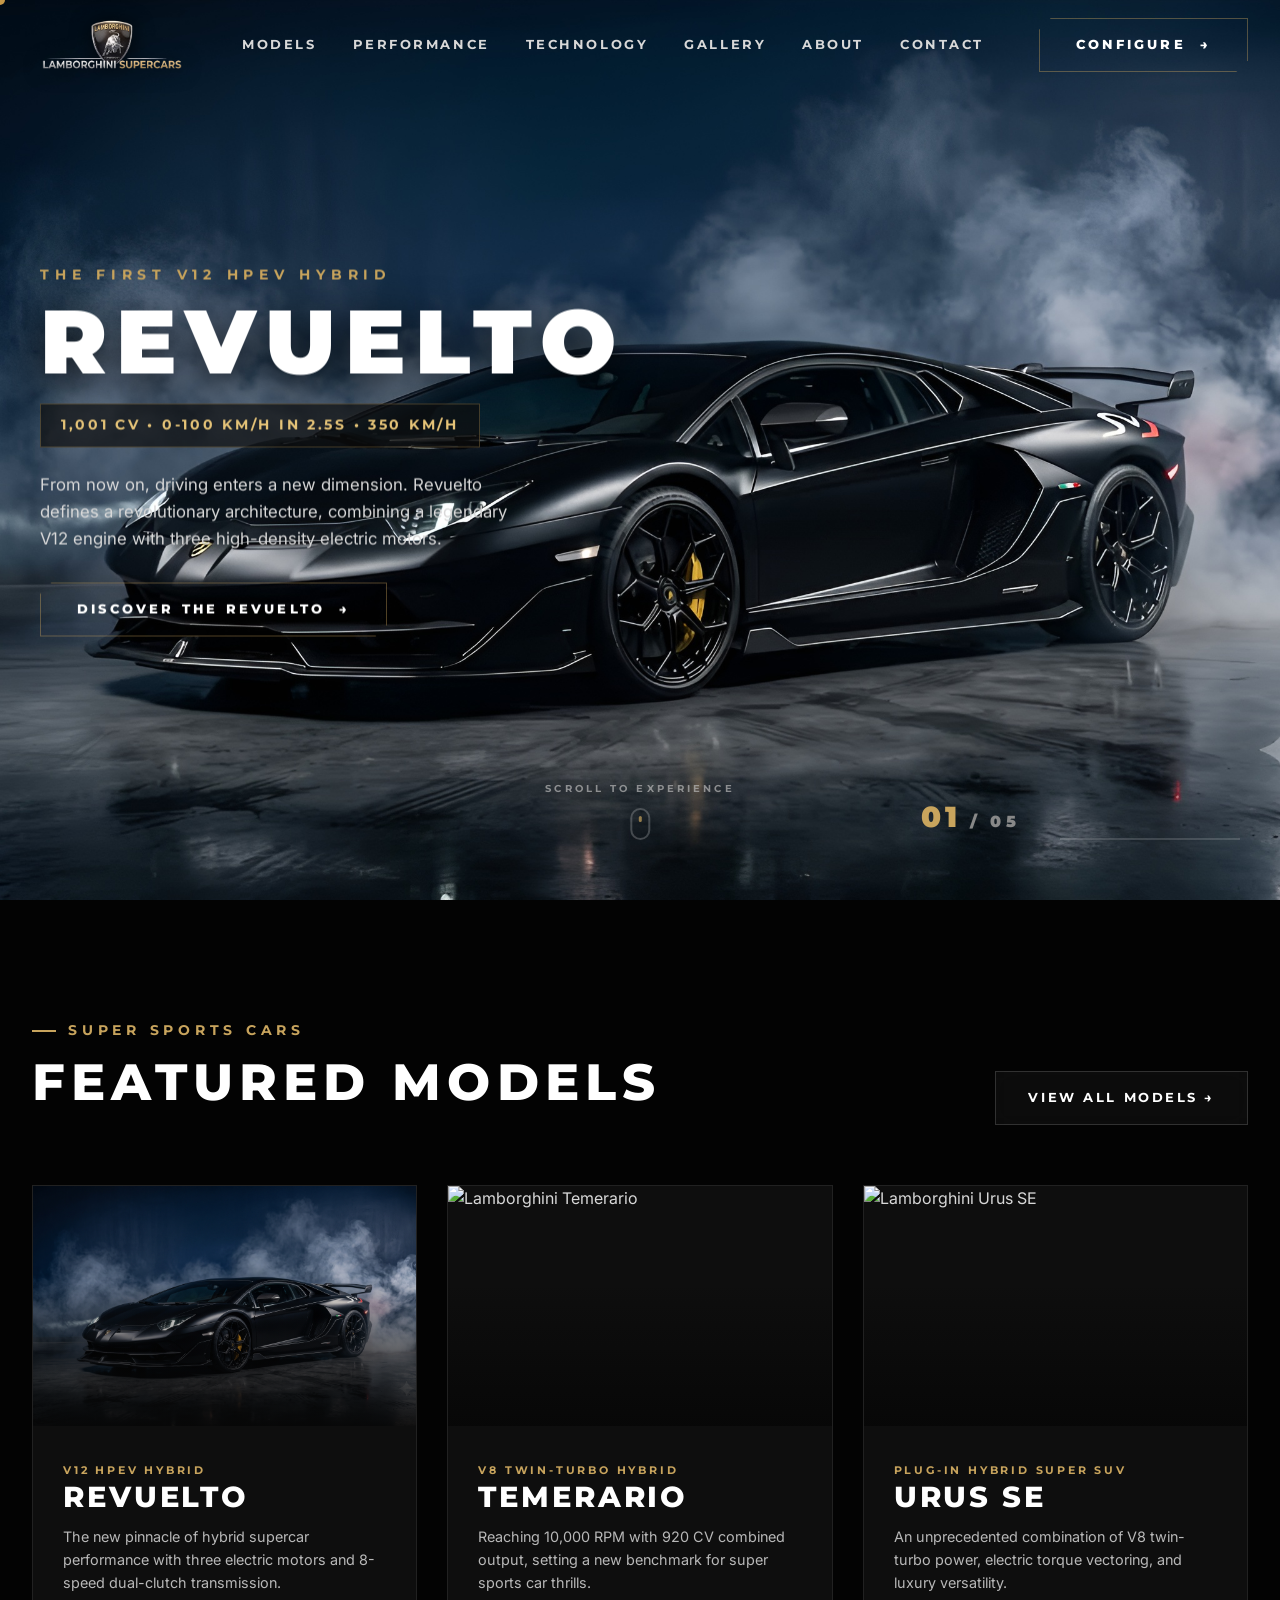
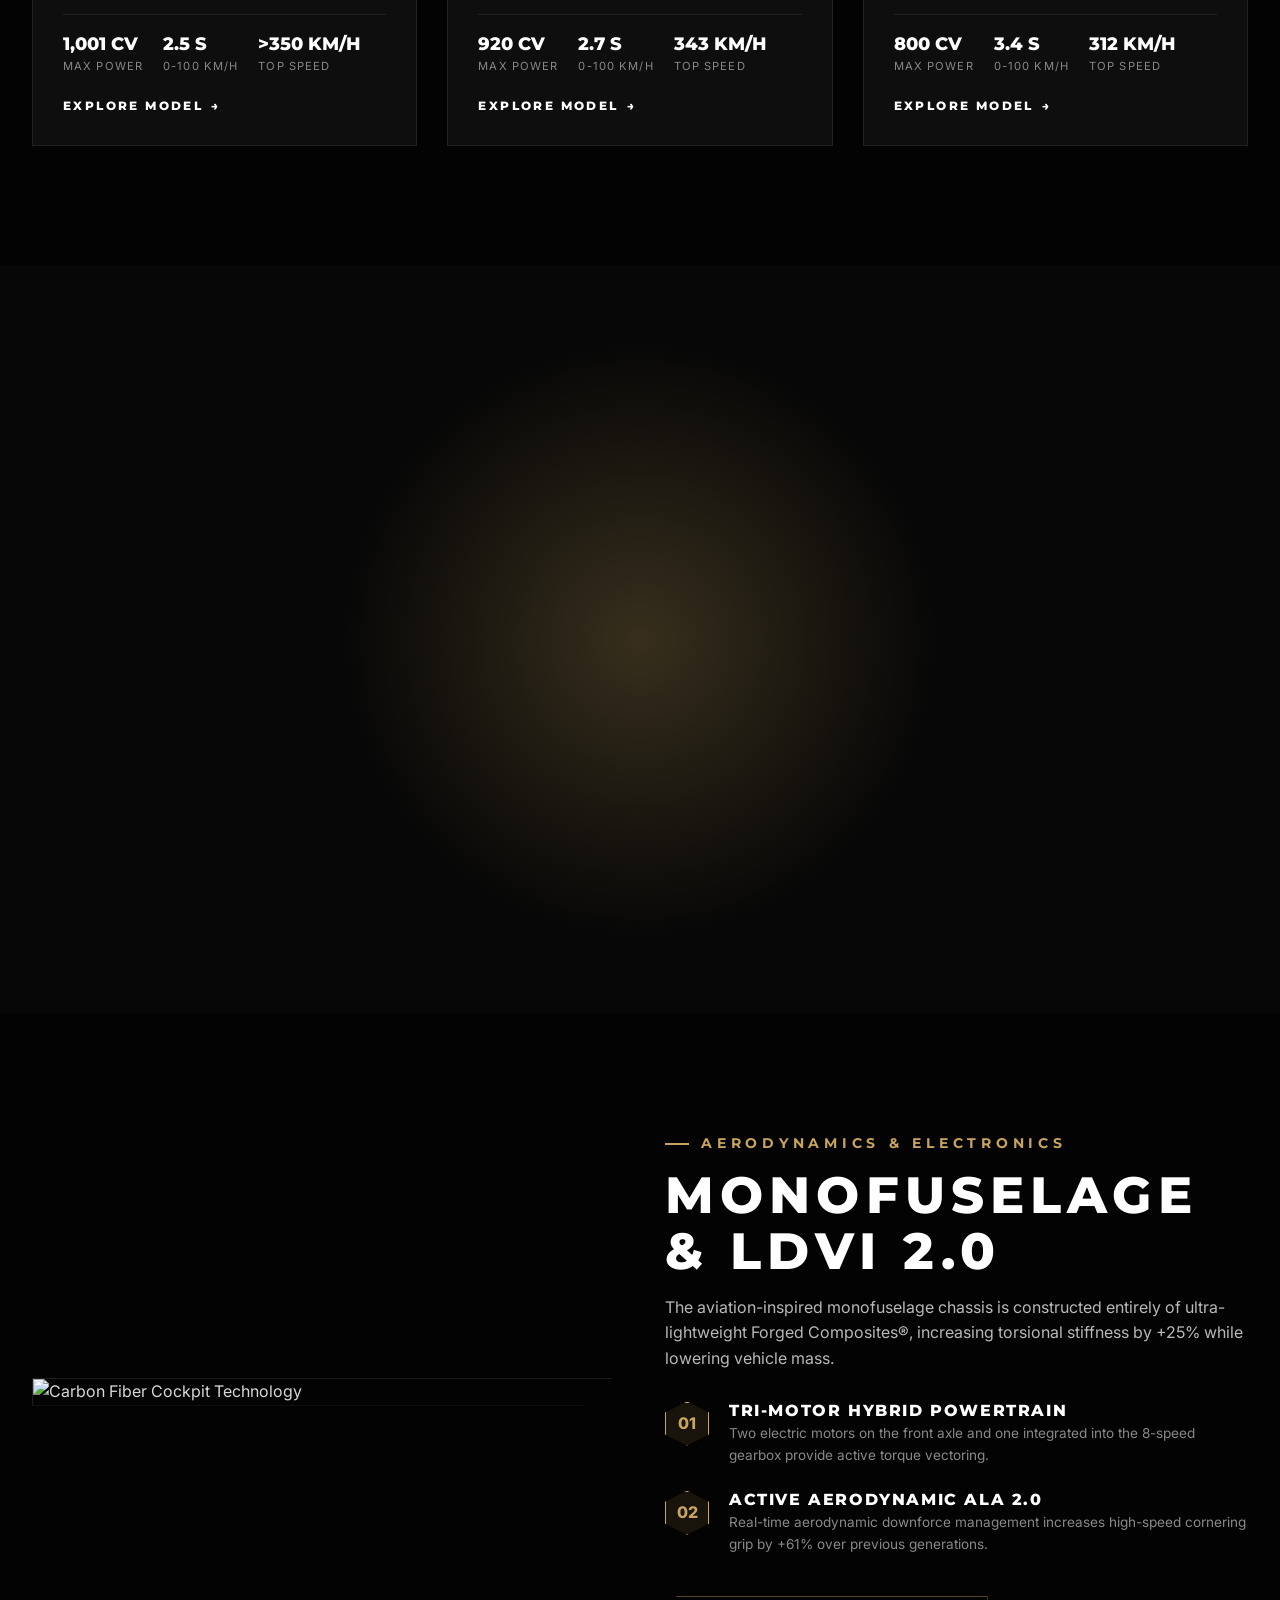
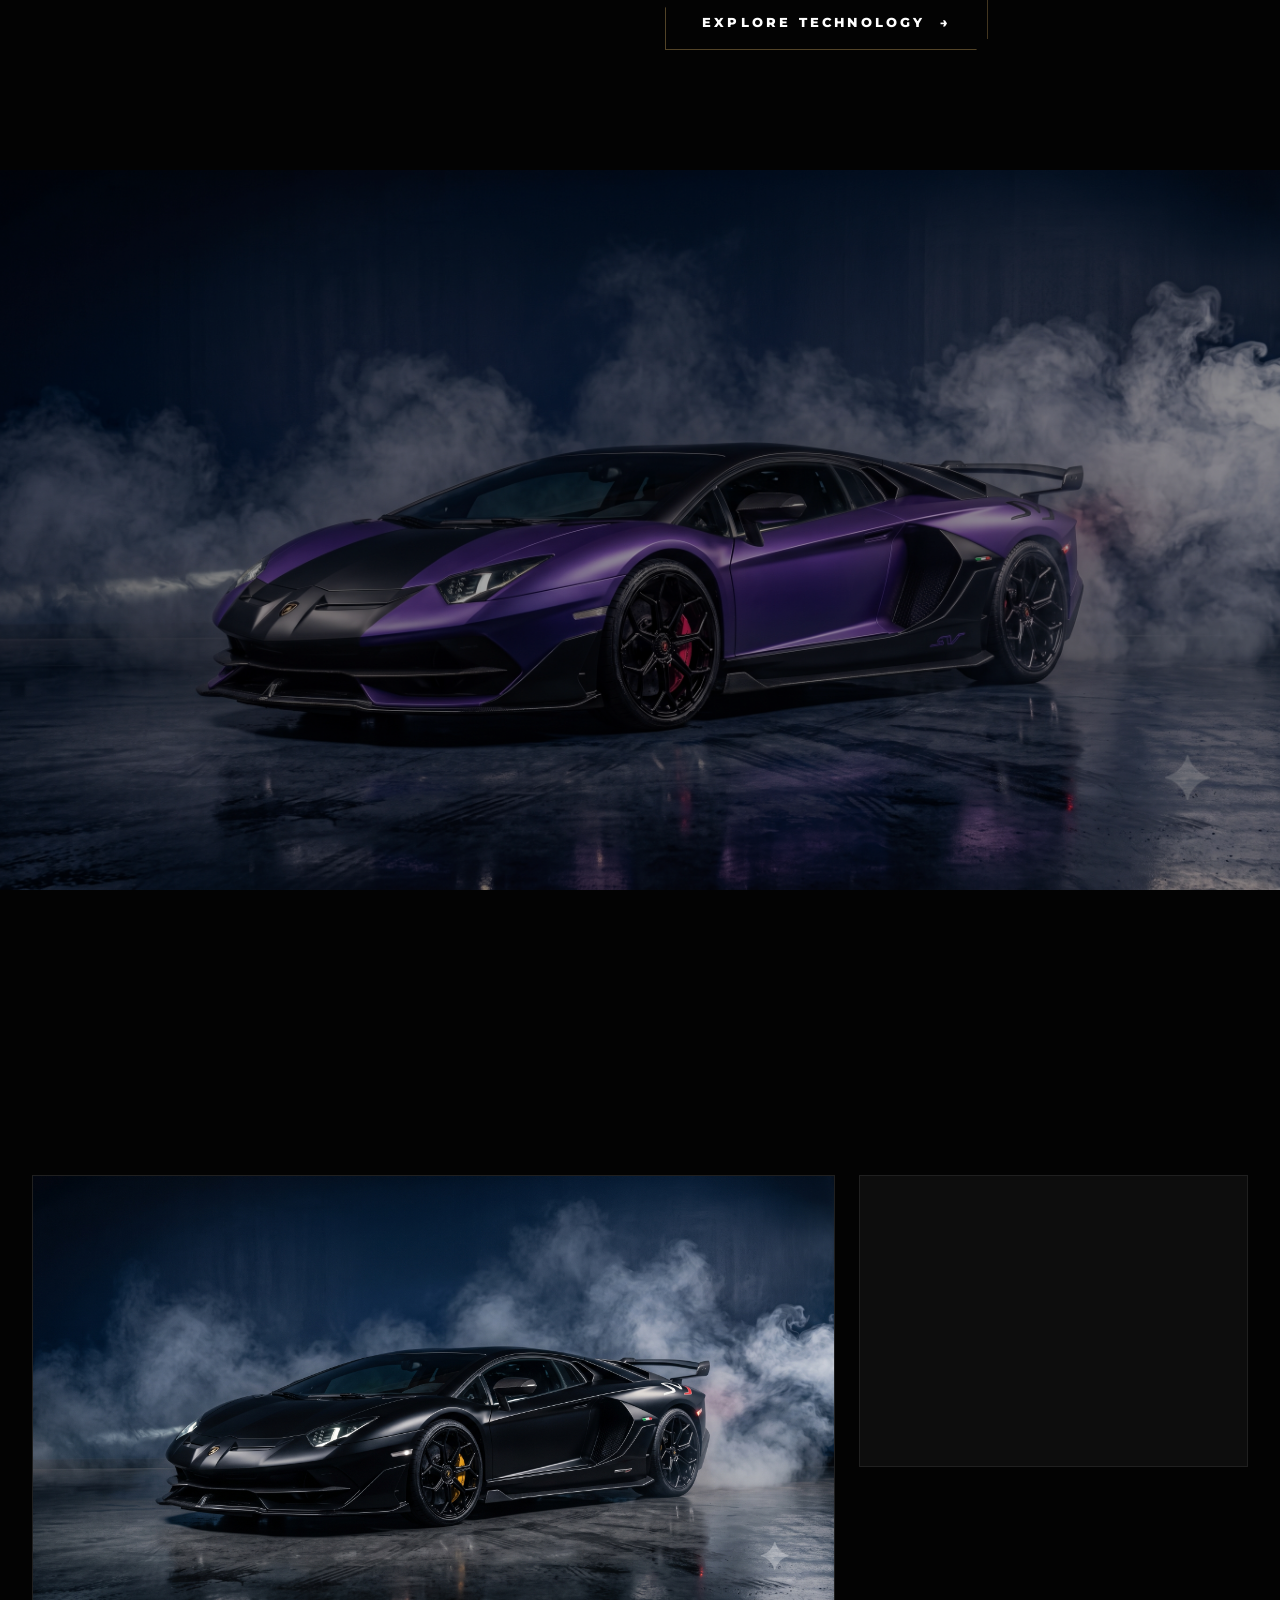
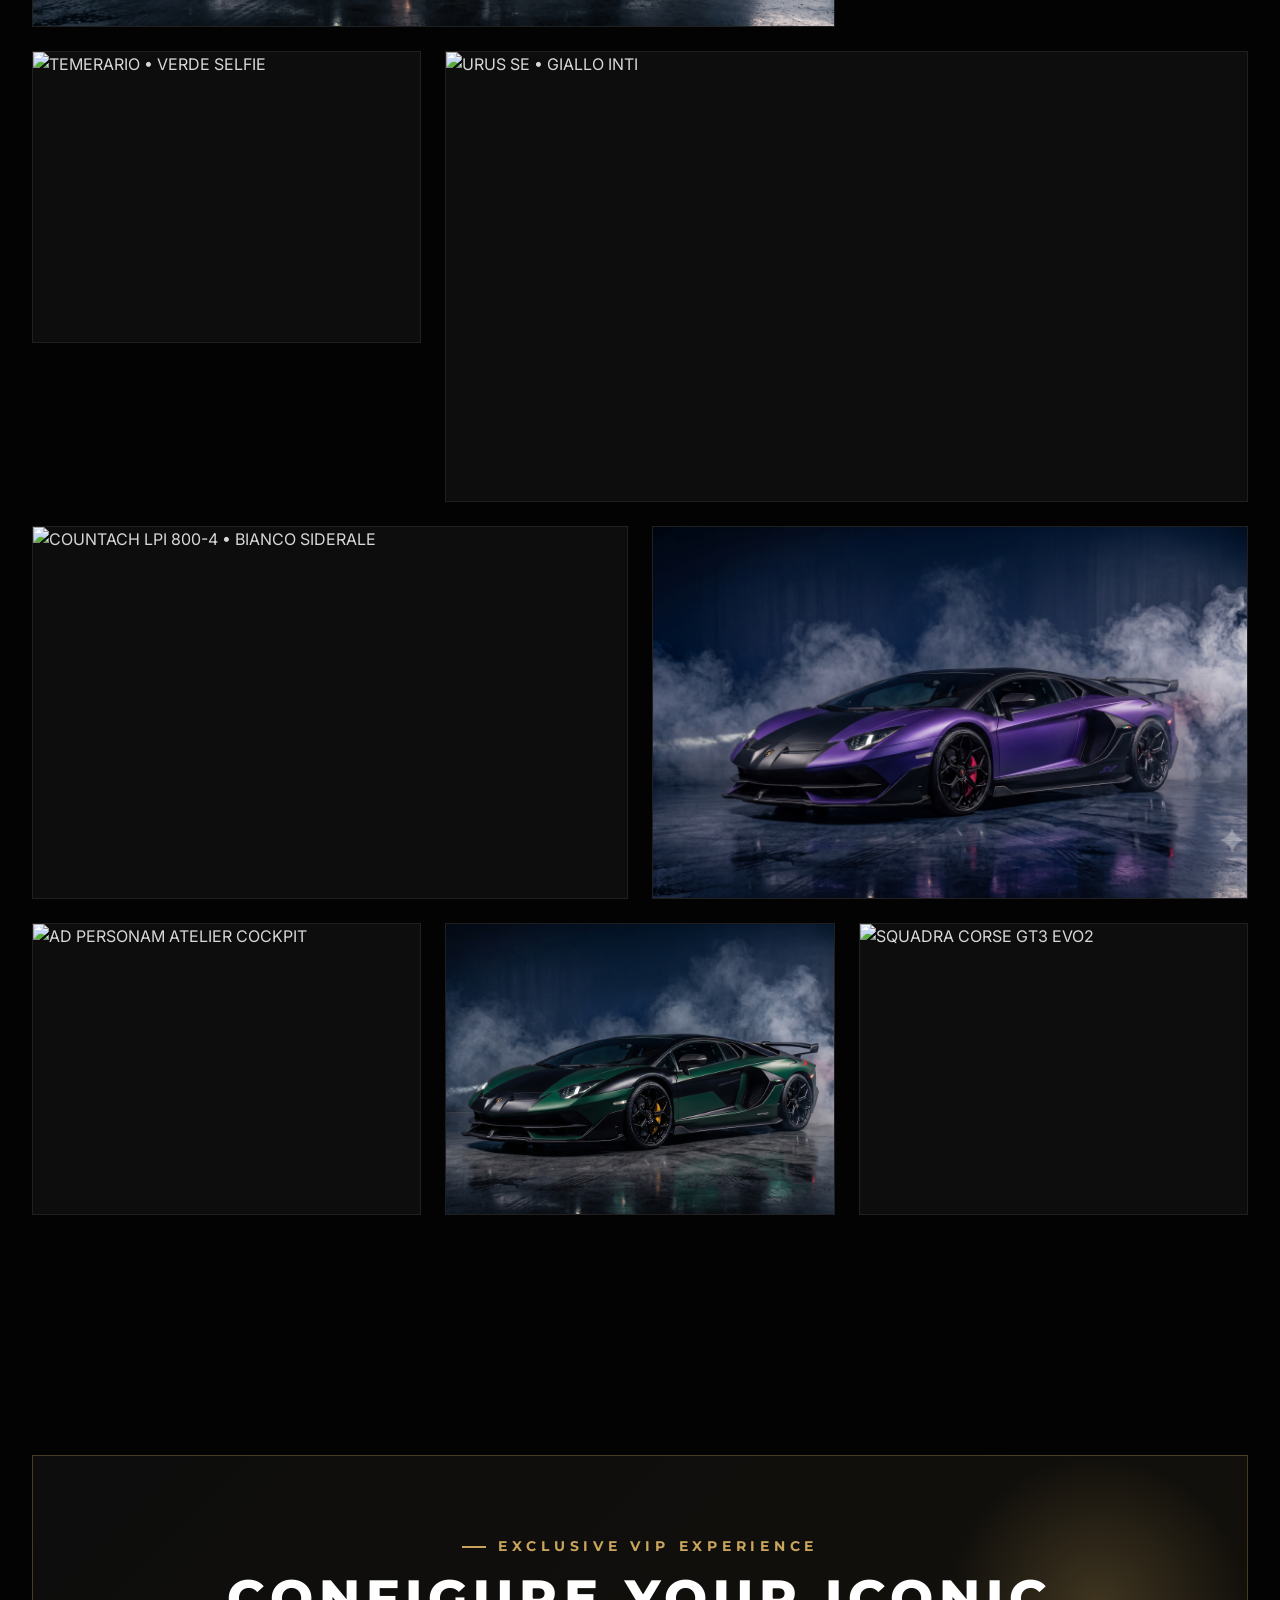
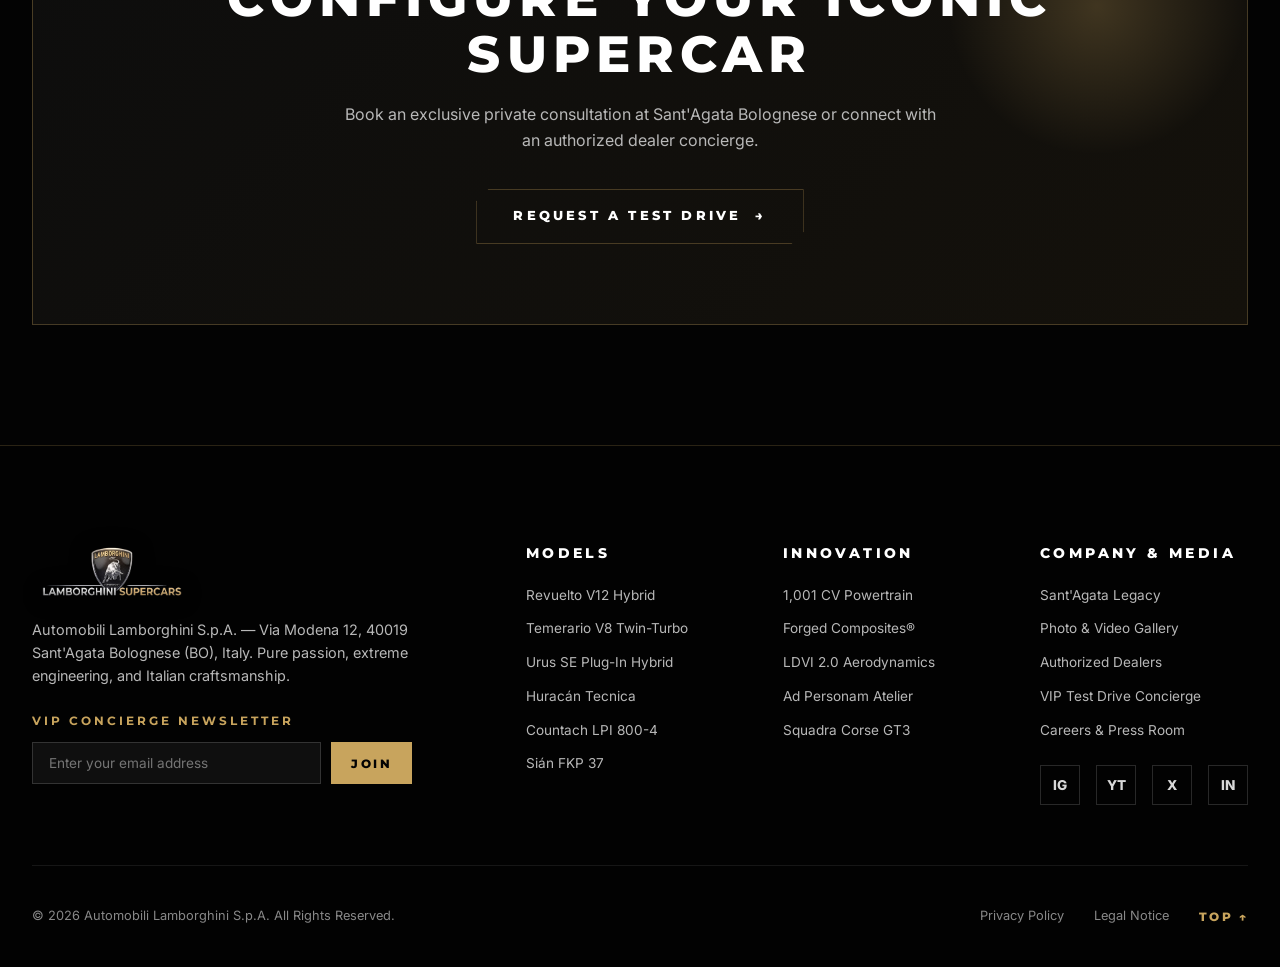
==== index.html @ 96f5b765 "fouth  commit" ====
<!DOCTYPE html>
<html lang="en">
<head>
  <meta charset="UTF-8">
  <meta name="viewport" content="width=device-width, initial-scale=1.0">
  <meta name="description" content="Automobili Lamborghini - Official Luxury Automotive Commercial Website. Discover Revuelto, Temerario, Urus SE, and Huracán.">
  <title>Automobili Lamborghini | Official Website</title>
  
  <!-- Fonts -->
  <link rel="preconnect" href="https://fonts.googleapis.com">
  <link rel="preconnect" href="https://fonts.gstatic.com" crossorigin>
  <link href="https://fonts.googleapis.com/css2?family=Cinzel:wght@700;900&family=Inter:wght@300;400;500;600;700&family=Montserrat:wght@600;700;800;900&display=swap" rel="stylesheet">
  
  <!-- Stylesheets -->
  <link rel="stylesheet" href="css/style.css">
  <link rel="stylesheet" href="css/responsive.css">
</head>
<body>

  <!-- Preloader -->
  <div id="preloader">
    <div class="preloader-content">
      <div class="preloader-logo">LAMBORGHINI <span>AUTOMOBILI</span></div>
      <div class="preloader-progress-bar">
        <div class="preloader-progress-fill"></div>
      </div>
      <div class="preloader-counter">00%</div>
    </div>
  </div>

  <!-- Header / Navigation -->
  <header class="header">
    <div class="header-container">
      <a href="index.html" class="brand-logo">
        <img src="logo.png" alt="Automobili Lamborghini Logo" class="brand-logo-img">
      </a>

      <nav class="nav-menu">
        <a href="models.html" class="nav-link">MODELS</a>
        <a href="performance.html" class="nav-link">PERFORMANCE</a>
        <a href="technology.html" class="nav-link">TECHNOLOGY</a>
        <a href="gallery.html" class="nav-link">GALLERY</a>
        <a href="about.html" class="nav-link">ABOUT</a>
        <a href="contact.html" class="nav-link">CONTACT</a>
      </nav>

      <div class="header-cta">
        <a href="contact.html" class="btn-primary">
          CONFIGURE <span class="btn-arrow">&rarr;</span>
        </a>
        <div class="mobile-toggle" aria-label="Toggle Mobile Menu">
          <span></span>
          <span></span>
          <span></span>
        </div>
      </div>
    </div>
  </header>

  <!-- Mobile Navigation Drawer -->
  <div class="mobile-nav-drawer">
    <div class="mobile-nav-links">
      <a href="index.html" class="mobile-nav-link">HOME</a>
      <a href="models.html" class="mobile-nav-link">MODELS</a>
      <a href="performance.html" class="mobile-nav-link">PERFORMANCE</a>
      <a href="technology.html" class="mobile-nav-link">TECHNOLOGY</a>
      <a href="gallery.html" class="mobile-nav-link">GALLERY</a>
      <a href="about.html" class="mobile-nav-link">ABOUT</a>
      <a href="contact.html" class="mobile-nav-link">CONTACT</a>
    </div>
  </div>

  <main>
    <!-- 1. HOME HERO SCROLL ANIMATION CONTAINER (SCRUBS 200 BANNER FRAMES) -->
    <div class="hero-scroll-wrapper">
      <div class="hero-sticky-container">
        <!-- Canvas scrubbing banner-images/ezgif-frame-001.jpg to frame-200.jpg -->
        <canvas id="hero-canvas" class="hero-canvas"></canvas>
        <div class="hero-overlay"></div>

        <div class="hero-content-layer">
          <!-- Dynamic Text Scenes -->
          <div class="hero-scene scene-1 active">
            <div class="hero-scene-eyebrow">THE FIRST V12 HPEV HYBRID</div>
            <h1 class="hero-scene-title">REVUELTO</h1>
            <div class="hero-scene-badge">1,001 CV &bull; 0-100 KM/H IN 2.5S &bull; 350 KM/H</div>
            <p class="hero-scene-desc">
              From now on, driving enters a new dimension. Revuelto defines a revolutionary architecture, combining a legendary V12 engine with three high-density electric motors.
            </p>
            <a href="models.html" class="btn-primary">DISCOVER THE REVUELTO <span class="btn-arrow">&rarr;</span></a>
          </div>

          <div class="hero-scene scene-2">
            <div class="hero-scene-eyebrow">YOU CAN'T HIDE FROM THRILL</div>
            <h2 class="hero-scene-title">TEMERARIO</h2>
            <div class="hero-scene-badge">920 CV &bull; TWIN-TURBO V8 &bull; 10,000 RPM</div>
            <p class="hero-scene-desc">
              An unprecedented V8 twin-turbo hybrid engine capable of reaching 10,000 RPM. Unrivaled responsiveness, high-speed stability, and sound that touches the soul.
            </p>
            <a href="models.html" class="btn-primary">DISCOVER TEMERARIO <span class="btn-arrow">&rarr;</span></a>
          </div>

          <div class="hero-scene scene-3">
            <div class="hero-scene-eyebrow">DARE TO LIVE MORE</div>
            <h2 class="hero-scene-title">URUS SE</h2>
            <div class="hero-scene-badge">800 CV &bull; PLUG-IN HYBRID &bull; 312 KM/H</div>
            <p class="hero-scene-desc">
              The ultimate Super SUV evolved. Combining a twin-turbo V4.0 engine with an electric motor to deliver unmatched torque, efficiency, and driving emotion.
            </p>
            <a href="models.html" class="btn-primary">DISCOVER URUS SE <span class="btn-arrow">&rarr;</span></a>
          </div>

          <div class="hero-scene scene-4">
            <div class="hero-scene-eyebrow">PURE V10 ATHLETICISM</div>
            <h2 class="hero-scene-title">HURACÁN TECNICA</h2>
            <div class="hero-scene-badge">640 CV &bull; NA V10 &bull; REAR-WHEEL DRIVE</div>
            <p class="hero-scene-desc">
              Designed as a bridge between track performance and daily usability. Lightweight engineering, aerodynamic mastery, and pure atmospheric sound.
            </p>
            <a href="models.html" class="btn-primary">EXPLORE HURACÁN <span class="btn-arrow">&rarr;</span></a>
          </div>

          <div class="hero-scene scene-5">
            <div class="hero-scene-eyebrow">BESPOKE INDIVIDUALITY</div>
            <h2 class="hero-scene-title">AD PERSONAM</h2>
            <div class="hero-scene-badge">UNLIMITED CUSTOMIZATION &bull; SANT'AGATA ATELIER</div>
            <p class="hero-scene-desc">
              Make your Lamborghini an unrepeatable masterpiece. Select from over 400 exclusive exterior colors, rare leathers, and forged carbon accents.
            </p>
            <a href="contact.html" class="btn-primary">START CUSTOMIZING <span class="btn-arrow">&rarr;</span></a>
          </div>

          <!-- Hero Controls & Counter -->
          <div class="hero-controls">
            <div class="hero-counter">
              <span class="current-num">01</span>
              <span class="total-num">/ 05</span>
            </div>
            <div class="hero-progress-line">
              <div class="hero-progress-fill"></div>
            </div>
          </div>

          <!-- Mouse Scroll Indicator -->
          <div class="hero-scroll-indicator">
            <span class="scroll-text">SCROLL TO EXPERIENCE</span>
            <div class="scroll-mouse">
              <div class="scroll-wheel"></div>
            </div>
          </div>

        </div>
      </div>
    </div>

    <!-- 2. FEATURED MODELS SECTION -->
    <section class="section-padding" id="models">
      <div class="container">
        <div class="section-header reveal">
          <div>
            <div class="eyebrow">SUPER SPORTS CARS</div>
            <h2 class="section-title">FEATURED MODELS</h2>
          </div>
          <a href="models.html" class="btn-secondary">VIEW ALL MODELS &rarr;</a>
        </div>

        <div class="models-grid">
          <!-- Card 1 -->
          <article class="model-card reveal delay-1">
            <div class="model-card-img-wrapper">
              <img src="gallery-images/car-image.png" alt="Lamborghini Revuelto" class="model-card-img" loading="lazy">
              <div class="model-card-overlay"></div>
            </div>
            <div class="model-card-body">
              <span class="model-tag">V12 HPEV HYBRID</span>
              <h3 class="model-title">REVUELTO</h3>
              <p style="font-size: 0.9rem; color: var(--metallic-400);">The new pinnacle of hybrid supercar performance with three electric motors and 8-speed dual-clutch transmission.</p>
              
              <div class="model-specs">
                <div class="spec-item">
                  <span class="spec-value">1,001 CV</span>
                  <span class="spec-label">MAX POWER</span>
                </div>
                <div class="spec-item">
                  <span class="spec-value">2.5 S</span>
                  <span class="spec-label">0-100 KM/H</span>
                </div>
                <div class="spec-item">
                  <span class="spec-value">>350 KM/H</span>
                  <span class="spec-label">TOP SPEED</span>
                </div>
              </div>

              <div class="model-card-footer">
                <a href="models.html" class="link-arrow">EXPLORE MODEL <span>&rarr;</span></a>
              </div>
            </div>
          </article>

          <!-- Card 2 -->
          <article class="model-card reveal delay-2">
            <div class="model-card-img-wrapper">
              <img src="gallery-images/Gemini_Generated_Image_3qn7uz3qn7uz3qn7.png" alt="Lamborghini Temerario" class="model-card-img" loading="lazy">
              <div class="model-card-overlay"></div>
            </div>
            <div class="model-card-body">
              <span class="model-tag">V8 TWIN-TURBO HYBRID</span>
              <h3 class="model-title">TEMERARIO</h3>
              <p style="font-size: 0.9rem; color: var(--metallic-400);">Reaching 10,000 RPM with 920 CV combined output, setting a new benchmark for super sports car thrills.</p>
              
              <div class="model-specs">
                <div class="spec-item">
                  <span class="spec-value">920 CV</span>
                  <span class="spec-label">MAX POWER</span>
                </div>
                <div class="spec-item">
                  <span class="spec-value">2.7 S</span>
                  <span class="spec-label">0-100 KM/H</span>
                </div>
                <div class="spec-item">
                  <span class="spec-value">343 KM/H</span>
                  <span class="spec-label">TOP SPEED</span>
                </div>
              </div>

              <div class="model-card-footer">
                <a href="models.html" class="link-arrow">EXPLORE MODEL <span>&rarr;</span></a>
              </div>
            </div>
          </article>

          <!-- Card 3 -->
          <article class="model-card reveal delay-3">
            <div class="model-card-img-wrapper">
              <img src="gallery-images/Gemini_Generated_Image_5wcw6t5wcw6t5wcw.png" alt="Lamborghini Urus SE" class="model-card-img" loading="lazy">
              <div class="model-card-overlay"></div>
            </div>
            <div class="model-card-body">
              <span class="model-tag">PLUG-IN HYBRID SUPER SUV</span>
              <h3 class="model-title">URUS SE</h3>
              <p style="font-size: 0.9rem; color: var(--metallic-400);">An unprecedented combination of V8 twin-turbo power, electric torque vectoring, and luxury versatility.</p>
              
              <div class="model-specs">
                <div class="spec-item">
                  <span class="spec-value">800 CV</span>
                  <span class="spec-label">MAX POWER</span>
                </div>
                <div class="spec-item">
                  <span class="spec-value">3.4 S</span>
                  <span class="spec-label">0-100 KM/H</span>
                </div>
                <div class="spec-item">
                  <span class="spec-value">312 KM/H</span>
                  <span class="spec-label">TOP SPEED</span>
                </div>
              </div>

              <div class="model-card-footer">
                <a href="models.html" class="link-arrow">EXPLORE MODEL <span>&rarr;</span></a>
              </div>
            </div>
          </article>
        </div>
      </div>
    </section>

    <!-- 3. PERFORMANCE STATS SECTION -->
    <section class="performance-section section-padding" id="performance">
      <div class="performance-bg-glow"></div>
      <div class="container" style="position: relative; z-index: 2;">
        <div class="section-header reveal">
          <div>
            <div class="eyebrow">UNRIVALED METRICS</div>
            <h2 class="section-title">PERFORMANCE BEYOND BOUNDARIES</h2>
          </div>
          <p style="max-width: 500px; color: var(--metallic-400);">
            Combining atmospheric V12/V10 sound with high-density electric drive systems to deliver immediate acceleration and track dominance.
          </p>
        </div>

        <div class="stats-grid">
          <div class="stat-box reveal delay-1">
            <div class="stat-number" data-count="1001">1001<span class="stat-unit">CV</span></div>
            <div class="stat-label">TOTAL HYBRID OUTPUT</div>
          </div>

          <div class="stat-box reveal delay-2">
            <div class="stat-number" data-count="2.5" data-decimals="1">2.5<span class="stat-unit">SEC</span></div>
            <div class="stat-label">0 &rarr; 100 KM/H ACCELERATION</div>
          </div>

          <div class="stat-box reveal delay-3">
            <div class="stat-number" data-count="350">350<span class="stat-unit">KM/H</span></div>
            <div class="stat-label">ELECTRONICALLY TOP SPEED</div>
          </div>

          <div class="stat-box reveal delay-4">
            <div class="stat-number" data-count="10000">10000<span class="stat-unit">RPM</span></div>
            <div class="stat-label">MAX ENGINE REVOLUTIONS</div>
          </div>
        </div>
      </div>
    </section>

    <!-- 4. TECHNOLOGY & CRAFTSMANSHIP SECTION -->
    <section class="section-padding" id="technology">
      <div class="container">
        <div class="feature-split">
          <div class="feature-img-box reveal reveal-left">
            <img src="gallery-images/Gemini_Generated_Image_dci7e0dci7e0dci7.png" alt="Carbon Fiber Cockpit Technology" loading="lazy">
          </div>
          <div class="reveal reveal-right">
            <div class="eyebrow">AERODYNAMICS & ELECTRONICS</div>
            <h2 class="section-title">MONOFUSELAGE & LDVI 2.0</h2>
            <p style="margin-bottom: 20px; color: var(--metallic-400);">
              The aviation-inspired monofuselage chassis is constructed entirely of ultra-lightweight Forged Composites®, increasing torsional stiffness by +25% while lowering vehicle mass.
            </p>

            <div class="tech-list">
              <div class="tech-item">
                <div class="tech-icon">01</div>
                <div>
                  <h3 class="tech-item-title">TRI-MOTOR HYBRID POWERTRAIN</h3>
                  <p style="font-size: 0.85rem; color: var(--metallic-500);">Two electric motors on the front axle and one integrated into the 8-speed gearbox provide active torque vectoring.</p>
                </div>
              </div>

              <div class="tech-item">
                <div class="tech-icon">02</div>
                <div>
                  <h3 class="tech-item-title">ACTIVE AERODYNAMIC ALA 2.0</h3>
                  <p style="font-size: 0.85rem; color: var(--metallic-500);">Real-time aerodynamic downforce management increases high-speed cornering grip by +61% over previous generations.</p>
                </div>
              </div>
            </div>

            <div style="margin-top: 40px;">
              <a href="technology.html" class="btn-primary">EXPLORE TECHNOLOGY <span class="btn-arrow">&rarr;</span></a>
            </div>
          </div>
        </div>
      </div>
    </section>

    <!-- 5. FULL-WIDTH SHOWCASE BANNER -->
    <section class="fullwidth-showcase">
      <img src="gallery-images/Gemini_Generated_Image_6sg25u6sg25u6sg2.png" alt="Sián FKP 37 Hypercar" class="fullwidth-showcase-bg" loading="lazy">
      <div class="fullwidth-showcase-content reveal reveal-scale">
        <div class="eyebrow" style="justify-content: center;">LIMITED FEW-OFF SERIES</div>
        <h2 class="title-large" style="margin-bottom: 20px;">DESIGNED BY WIND</h2>
        <p style="color: var(--metallic-300); font-size: 1.1rem; margin-bottom: 30px;">
          Uncompromising aerodynamic lines sculpted to evoke the legendary Countach wedge silhouette while pioneering hybrid supercapacitor technology.
        </p>
        <a href="models.html" class="btn-secondary">DISCOVER LIMITED SERIES &rarr;</a>
      </div>
    </section>

    <!-- 6. GALLERY PREVIEW SECTION -->
    <section class="section-padding" id="gallery">
      <div class="container">
        <div class="section-header reveal">
          <div>
            <div class="eyebrow">EDITORIAL GALLERY</div>
            <h2 class="section-title">THE ART OF LAMBORGHINI</h2>
          </div>
          <a href="gallery.html" class="btn-secondary">OPEN FULL GALLERY &rarr;</a>
        </div>

        <div id="gallery-grid" class="gallery-grid">
          <!-- Dynamic items rendered by gallery.js -->
        </div>
      </div>
    </section>

    <!-- Lightbox Modal -->
    <div id="lightbox-modal" class="lightbox-modal">
      <span id="lightbox-close" class="lightbox-close">&times;</span>
      <div class="lightbox-btn lightbox-prev" id="lightbox-prev">&#10094;</div>
      <div class="lightbox-btn lightbox-next" id="lightbox-next">&#10095;</div>
      <div class="lightbox-content">
        <img id="lightbox-img" src="" alt="" class="lightbox-img">
        <div id="lightbox-caption" class="lightbox-caption"></div>
      </div>
    </div>

    <!-- 7. BRAND EXPERIENCE CTA BANNER -->
    <section class="section-padding">
      <div class="container">
        <div class="cta-banner reveal reveal-scale">
          <div class="eyebrow" style="justify-content: center;">EXCLUSIVE VIP EXPERIENCE</div>
          <h2 class="section-title" style="margin-bottom: 20px;">CONFIGURE YOUR ICONIC SUPERCAR</h2>
          <p style="max-width: 600px; margin: 0 auto 36px; color: var(--metallic-400);">
            Book an exclusive private consultation at Sant'Agata Bolognese or connect with an authorized dealer concierge.
          </p>
          <a href="contact.html" class="btn-primary">
            REQUEST A TEST DRIVE <span class="btn-arrow">&rarr;</span>
          </a>
        </div>
      </div>
    </section>
  </main>

  <!-- Premium Automotive Footer -->
  <footer class="footer">
    <div class="container">
      <div class="footer-top">
        <div class="footer-brand">
          <a href="index.html" class="brand-logo">
            <img src="logo.png" alt="Automobili Lamborghini Logo" class="brand-logo-img">
          </a>
          <p>Automobili Lamborghini S.p.A. — Via Modena 12, 40019 Sant'Agata Bolognese (BO), Italy. Pure passion, extreme engineering, and Italian craftsmanship.</p>

          <div class="footer-newsletter">
            <div class="footer-newsletter-title">VIP CONCIERGE NEWSLETTER</div>
            <form class="footer-newsletter-form" onsubmit="event.preventDefault(); alert('Thank you for subscribing to Automobili Lamborghini VIP Newsletter.');">
              <input type="email" placeholder="Enter your email address" required class="footer-newsletter-input">
              <button type="submit" class="footer-newsletter-btn">JOIN</button>
            </form>
          </div>
        </div>

        <div>
          <h4 class="footer-col-title">MODELS</h4>
          <div class="footer-links">
            <a href="models.html">Revuelto V12 Hybrid</a>
            <a href="models.html">Temerario V8 Twin-Turbo</a>
            <a href="models.html">Urus SE Plug-In Hybrid</a>
            <a href="models.html">Huracán Tecnica</a>
            <a href="models.html">Countach LPI 800-4</a>
            <a href="models.html">Sián FKP 37</a>
          </div>
        </div>

        <div>
          <h4 class="footer-col-title">INNOVATION</h4>
          <div class="footer-links">
            <a href="performance.html">1,001 CV Powertrain</a>
            <a href="technology.html">Forged Composites®</a>
            <a href="technology.html">LDVI 2.0 Aerodynamics</a>
            <a href="about.html">Ad Personam Atelier</a>
            <a href="about.html">Squadra Corse GT3</a>
          </div>
        </div>

        <div>
          <h4 class="footer-col-title">COMPANY & MEDIA</h4>
          <div class="footer-links">
            <a href="about.html">Sant'Agata Legacy</a>
            <a href="gallery.html">Photo & Video Gallery</a>
            <a href="contact.html">Authorized Dealers</a>
            <a href="contact.html">VIP Test Drive Concierge</a>
            <a href="contact.html">Careers & Press Room</a>
          </div>

          <div class="footer-socials">
            <a href="javascript:void(0)" class="social-icon-btn" title="Instagram">IG</a>
            <a href="javascript:void(0)" class="social-icon-btn" title="YouTube">YT</a>
            <a href="javascript:void(0)" class="social-icon-btn" title="X / Twitter">X</a>
            <a href="javascript:void(0)" class="social-icon-btn" title="LinkedIn">IN</a>
          </div>
        </div>
      </div>

      <div class="footer-bottom">
        <div>&copy; 2026 Automobili Lamborghini S.p.A. All Rights Reserved.</div>
        <div style="display: flex; align-items: center; gap: 30px;">
          <a href="contact.html" style="color: inherit;">Privacy Policy</a>
          <a href="contact.html" style="color: inherit;">Legal Notice</a>
          <div class="back-to-top-btn" onclick="window.scrollTo({top: 0, behavior: 'smooth'});">
            TOP &uarr;
          </div>
        </div>
      </div>
    </div>
  </footer>

  <!-- Scripts -->
  <script src="js/main.js"></script>
  <script src="js/animations.js"></script>
  <script src="js/gallery.js"></script>
</body>
</html>
---- css/style.css ----
/* ==========================================================================
   PREMIUM LAMBORGHINI AUTOMOTIVE WEBSITE - CORE STYLESHEET
   Ultra-Luxury Dark Visual Identity | Gold Accents | Cinematic Motion
   ========================================================================== */

:root {
  /* Color System */
  --bg-dark-0: #030303;
  --bg-dark-1: #070707;
  --bg-dark-2: #0d0d0d;
  --bg-dark-3: #141414;
  --bg-dark-card: rgba(18, 18, 18, 0.75);
  
  --gold-primary: #C8A45D;
  --gold-light: #E5C378;
  --gold-dark: #987836;
  --gold-glow: rgba(200, 164, 93, 0.25);
  --gold-line: rgba(200, 164, 93, 0.4);

  --metallic-100: #FFFFFF;
  --metallic-200: #F1F1F1;
  --metallic-300: #D8D8D8;
  --metallic-400: #B8B8B8;
  --metallic-500: #888888;
  --metallic-600: #555555;
  --metallic-700: #2C2C2C;
  --metallic-800: #1A1A1A;

  /* Typography */
  --font-heading: 'Montserrat', -apple-system, BlinkMacSystemFont, "Segoe UI", Roboto, sans-serif;
  --font-body: 'Inter', -apple-system, BlinkMacSystemFont, "Segoe UI", Roboto, sans-serif;
  --font-display: 'Cinzel', 'Montserrat', serif;

  /* Transitions */
  --ease-out-expo: cubic-bezier(0.16, 1, 0.3, 1);
  --ease-in-out-cubic: cubic-bezier(0.65, 0, 0.35, 1);
  --transition-fast: 0.25s cubic-bezier(0.16, 1, 0.3, 1);
  --transition-medium: 0.5s cubic-bezier(0.16, 1, 0.3, 1);
  --transition-slow: 0.9s cubic-bezier(0.16, 1, 0.3, 1);

  /* Layout */
  --header-height: 90px;
  --container-max: 1440px;
  --container-padding: 0 40px;
}

/* ==========================================================================
   1. RESET & BASE STYLES
   ========================================================================== */
*, *::before, *::after {
  box-sizing: border-box;
  margin: 0;
  padding: 0;
}

html {
  font-size: 16px;
  scroll-behavior: smooth;
  background-color: var(--bg-dark-0);
  color: var(--metallic-200);
  font-family: var(--font-body);
  text-rendering: optimizeLegibility;
  -webkit-font-smoothing: antialiased;
  -moz-osx-font-smoothing: grayscale;
  overflow-x: hidden;
}

body {
  background-color: var(--bg-dark-0);
  color: var(--metallic-300);
  line-height: 1.6;
  overflow-x: hidden;
  position: relative;
  min-height: 100vh;
}

/* Custom Scrollbar */
::-webkit-scrollbar {
  width: 6px;
}
::-webkit-scrollbar-track {
  background: var(--bg-dark-1);
}
::-webkit-scrollbar-thumb {
  background: var(--metallic-700);
  border-radius: 3px;
}
::-webkit-scrollbar-thumb:hover {
  background: var(--gold-primary);
}

::selection {
  background: var(--gold-primary);
  color: var(--bg-dark-0);
}

a {
  color: inherit;
  text-decoration: none;
  transition: var(--transition-fast);
}

button {
  border: none;
  background: none;
  font-family: inherit;
  color: inherit;
  cursor: pointer;
  outline: none;
}

img {
  max-width: 100%;
  height: auto;
  display: block;
  user-select: none;
}

ul {
  list-style: none;
}

/* Container */
.container {
  width: 100%;
  max-width: var(--container-max);
  margin: 0 auto;
  padding: var(--container-padding);
}

/* Typography Utilities */
h1, h2, h3, h4, h5, h6 {
  font-family: var(--font-heading);
  color: var(--metallic-100);
  text-transform: uppercase;
  letter-spacing: 0.12em;
  font-weight: 800;
  line-height: 1.1;
}

.title-large {
  font-size: clamp(2.5rem, 6vw, 5.5rem);
  letter-spacing: 0.15em;
  font-weight: 900;
  background: linear-gradient(135deg, #FFFFFF 40%, var(--metallic-400) 100%);
  -webkit-background-clip: text;
  -webkit-text-fill-color: transparent;
}

.section-title {
  font-size: clamp(2rem, 4vw, 3.5rem);
  letter-spacing: 0.12em;
  position: relative;
  display: inline-block;
  margin-bottom: 15px;
}

.eyebrow {
  font-family: var(--font-heading);
  font-size: 0.85rem;
  font-weight: 700;
  letter-spacing: 0.35em;
  text-transform: uppercase;
  color: var(--gold-primary);
  display: flex;
  align-items: center;
  gap: 12px;
  margin-bottom: 12px;
}

.eyebrow::before {
  content: '';
  width: 24px;
  height: 2px;
  background: var(--gold-primary);
}

.text-gold {
  color: var(--gold-primary);
}

.text-gradient {
  background: linear-gradient(135deg, var(--metallic-100), var(--gold-primary));
  -webkit-background-clip: text;
  -webkit-text-fill-color: transparent;
}

/* ==========================================================================
   2. CUSTOM CURSOR
   ========================================================================== */
.custom-cursor {
  position: fixed;
  top: 0;
  left: 0;
  width: 10px;
  height: 10px;
  background-color: var(--gold-primary);
  border-radius: 50%;
  pointer-events: none;
  z-index: 99999;
  transform: translate(-50%, -50%);
  transition: width 0.3s var(--ease-out-expo), height 0.3s var(--ease-out-expo), background-color 0.3s ease, border-color 0.3s ease;
  mix-blend-mode: difference;
}

.custom-cursor-follower {
  position: fixed;
  top: 0;
  left: 0;
  width: 40px;
  height: 40px;
  border: 1px solid rgba(200, 164, 93, 0.5);
  border-radius: 50%;
  pointer-events: none;
  z-index: 99998;
  transform: translate(-50%, -50%);
  transition: transform 0.15s ease-out, width 0.3s var(--ease-out-expo), height 0.3s var(--ease-out-expo), border-color 0.3s ease;
}

/* Hover States for Cursor */
body.cursor-hover .custom-cursor {
  width: 16px;
  height: 16px;
  background-color: var(--metallic-100);
}

body.cursor-hover .custom-cursor-follower {
  width: 60px;
  height: 60px;
  border-color: var(--gold-light);
  background: rgba(200, 164, 93, 0.08);
}

body.cursor-view .custom-cursor-follower {
  width: 80px;
  height: 80px;
  background: var(--gold-primary);
  border-color: var(--gold-light);
  display: flex;
  align-items: center;
  justify-content: center;
}

body.cursor-view .custom-cursor-follower::after {
  content: 'VIEW';
  font-family: var(--font-heading);
  font-size: 0.65rem;
  font-weight: 800;
  letter-spacing: 0.2em;
  color: var(--bg-dark-0);
}

/* ==========================================================================
   3. PRELOADER
   ========================================================================== */
#preloader {
  position: fixed;
  inset: 0;
  background: var(--bg-dark-0);
  z-index: 100000;
  display: flex;
  flex-direction: column;
  align-items: center;
  justify-content: center;
  transition: opacity 0.8s var(--ease-out-expo), visibility 0.8s var(--ease-out-expo);
}

#preloader.hidden {
  opacity: 0;
  visibility: hidden;
}

.preloader-content {
  text-align: center;
  position: relative;
}

.preloader-logo {
  font-family: var(--font-heading);
  font-size: 2.2rem;
  font-weight: 900;
  letter-spacing: 0.4em;
  color: var(--metallic-100);
  margin-bottom: 20px;
  position: relative;
  overflow: hidden;
}

.preloader-logo span {
  color: var(--gold-primary);
}

.preloader-progress-bar {
  width: 240px;
  height: 2px;
  background: rgba(255, 255, 255, 0.1);
  position: relative;
  margin: 0 auto 15px;
  overflow: hidden;
}

.preloader-progress-fill {
  position: absolute;
  top: 0;
  left: 0;
  height: 100%;
  width: 0%;
  background: linear-gradient(90deg, var(--gold-dark), var(--gold-primary), var(--gold-light));
  transition: width 0.1s linear;
}

.preloader-counter {
  font-family: var(--font-heading);
  font-size: 0.85rem;
  letter-spacing: 0.2em;
  color: var(--gold-primary);
  font-weight: 700;
}

/* ==========================================================================
   4. PAGE OVERLAY & TRANSITIONS
   ========================================================================== */
.page-transition-overlay {
  position: fixed;
  inset: 0;
  background: var(--bg-dark-0);
  z-index: 99990;
  pointer-events: none;
  opacity: 0;
  transform: scaleY(0);
  transform-origin: top center;
  transition: transform 0.5s var(--ease-in-out-cubic), opacity 0.3s ease;
}

.page-transition-overlay.active {
  opacity: 1;
  transform: scaleY(1);
  pointer-events: all;
}

/* ==========================================================================
   5. HEADER & NAVIGATION
   ========================================================================== */
.header {
  position: fixed;
  top: 0;
  left: 0;
  width: 100%;
  height: var(--header-height);
  z-index: 1000;
  display: flex;
  align-items: center;
  transition: background-color 0.4s ease, backdrop-filter 0.4s ease, border-bottom 0.4s ease;
  background: transparent;
}

.header.scrolled {
  background: rgba(5, 5, 5, 0.85);
  backdrop-filter: blur(16px);
  -webkit-backdrop-filter: blur(16px);
  border-bottom: 1px solid rgba(200, 164, 93, 0.15);
}

.header-container {
  display: flex;
  align-items: center;
  justify-content: space-between;
  width: 100%;
  max-width: var(--container-max);
  margin: 0 auto;
  padding: var(--container-padding);
}

.brand-logo {
  display: flex;
  align-items: center;
  gap: 12px;
  text-decoration: none;
  transition: transform 0.3s ease, opacity 0.3s ease;
}

.brand-logo:hover {
  transform: scale(1.03);
  opacity: 0.95;
}

.brand-logo-img {
  height: 52px;
  width: auto;
  object-fit: contain;
  display: block;
  filter: drop-shadow(0 2px 10px rgba(0, 0, 0, 0.7));
}

.nav-menu {
  display: flex;
  align-items: center;
  gap: 36px;
}

.nav-link {
  font-family: var(--font-heading);
  font-size: 0.8rem;
  font-weight: 700;
  letter-spacing: 0.2em;
  text-transform: uppercase;
  color: var(--metallic-300);
  position: relative;
  padding: 6px 0;
}

.nav-link::after {
  content: '';
  position: absolute;
  bottom: 0;
  left: 0;
  width: 0%;
  height: 2px;
  background: var(--gold-primary);
  transition: width 0.3s var(--ease-out-expo);
}

.nav-link:hover,
.nav-link.active {
  color: var(--metallic-100);
}

.nav-link:hover::after,
.nav-link.active::after {
  width: 100%;
}

.header-cta {
  display: flex;
  align-items: center;
  gap: 20px;
}

/* Mobile Toggle */
.mobile-toggle {
  display: none;
  flex-direction: column;
  justify-content: space-between;
  width: 30px;
  height: 20px;
  cursor: pointer;
  z-index: 1002;
}

.mobile-toggle span {
  width: 100%;
  height: 2px;
  background-color: var(--metallic-100);
  transition: transform 0.3s ease, opacity 0.3s ease, background-color 0.3s ease;
}

.mobile-toggle.active span:nth-child(1) {
  transform: translateY(9px) rotate(45deg);
  background-color: var(--gold-primary);
}
.mobile-toggle.active span:nth-child(2) {
  opacity: 0;
}
.mobile-toggle.active span:nth-child(3) {
  transform: translateY(-9px) rotate(-45deg);
  background-color: var(--gold-primary);
}

/* Mobile Nav Drawer */
.mobile-nav-drawer {
  position: fixed;
  inset: 0;
  background: var(--bg-dark-0);
  z-index: 1001;
  display: flex;
  flex-direction: column;
  justify-content: center;
  align-items: center;
  opacity: 0;
  visibility: hidden;
  transition: opacity 0.4s ease, visibility 0.4s ease;
}

.mobile-nav-drawer.active {
  opacity: 1;
  visibility: visible;
}

.mobile-nav-links {
  display: flex;
  flex-direction: column;
  align-items: center;
  gap: 24px;
}

.mobile-nav-link {
  font-family: var(--font-heading);
  font-size: 1.5rem;
  font-weight: 800;
  letter-spacing: 0.2em;
  color: var(--metallic-100);
  transition: color 0.3s ease;
}

.mobile-nav-link:hover {
  color: var(--gold-primary);
}

/* ==========================================================================
   6. BUTTONS & INTERACTION COMPONENTS
   ========================================================================== */
.btn-primary {
  display: inline-flex;
  align-items: center;
  gap: 14px;
  padding: 16px 36px;
  background: transparent;
  color: var(--metallic-100);
  font-family: var(--font-heading);
  font-size: 0.8rem;
  font-weight: 800;
  letter-spacing: 0.25em;
  text-transform: uppercase;
  position: relative;
  overflow: hidden;
  border: 1px solid rgba(200, 164, 93, 0.4);
  clip-path: polygon(12px 0, 100% 0, 100% calc(100% - 12px), calc(100% - 12px) 100%, 0 100%, 0 12px);
  transition: color 0.4s var(--ease-out-expo), border-color 0.4s ease, transform 0.3s ease;
}

.btn-primary::before {
  content: '';
  position: absolute;
  inset: 0;
  background: linear-gradient(135deg, var(--gold-primary), var(--gold-dark));
  transform: translateX(-101%);
  transition: transform 0.4s var(--ease-out-expo);
  z-index: -1;
}

.btn-primary:hover {
  color: var(--bg-dark-0);
  border-color: var(--gold-primary);
  transform: translateY(-2px);
  box-shadow: 0 10px 30px var(--gold-glow);
}

.btn-primary:hover::before {
  transform: translateX(0);
}

.btn-primary .btn-arrow {
  transition: transform 0.3s var(--ease-out-expo);
}

.btn-primary:hover .btn-arrow {
  transform: translateX(6px);
}

.btn-secondary {
  display: inline-flex;
  align-items: center;
  gap: 12px;
  padding: 16px 32px;
  background: rgba(255, 255, 255, 0.04);
  color: var(--metallic-100);
  font-family: var(--font-heading);
  font-size: 0.8rem;
  font-weight: 700;
  letter-spacing: 0.2em;
  text-transform: uppercase;
  border: 1px solid rgba(255, 255, 255, 0.15);
  backdrop-filter: blur(10px);
  transition: all 0.3s var(--ease-out-expo);
}

.btn-secondary:hover {
  background: rgba(255, 255, 255, 0.1);
  border-color: var(--metallic-100);
  color: var(--metallic-100);
}

/* ==========================================================================
   7. HOME HERO SECTION (SCROLL-CONTROLLED ANIMATION CONTAINER)
   ========================================================================== */
.hero-scroll-wrapper {
  position: relative;
  width: 100%;
  height: 100vh;
  min-height: 100vh;
  overflow: hidden;
  background: var(--bg-dark-0);
}

.hero-sticky-container {
  position: relative;
  width: 100%;
  height: 100%;
  min-height: 100vh;
  overflow: hidden;
  background: var(--bg-dark-0);
}

.hero-canvas {
  position: absolute;
  inset: 0;
  width: 100%;
  height: 100%;
  object-fit: cover;
  z-index: 1;
  transition: filter 0.5s ease;
}

.hero-overlay {
    position: absolute;
    inset: 0;
    pointer-events: none;
}

/* Hero Content Layer */
.hero-content-layer {
  position: relative;
  z-index: 10;
  width: 100%;
  height: 100%;
  display: flex;
  flex-direction: column;
  justify-content: space-between;
  padding: calc(var(--header-height) + 40px) 60px 60px;
  pointer-events: none;
}

.hero-content-layer * {
  pointer-events: auto;
}

/* Dynamic Hero Scenes */
.hero-scene {
  position: absolute;
  top: 50%;
  left: 60px;
  transform: translateY(-50%);
  max-width: 650px;
  opacity: 0;
  visibility: hidden;
  transition: opacity 0.6s var(--ease-out-expo), transform 0.6s var(--ease-out-expo), filter 0.6s ease;
  filter: blur(10px);
}

.hero-scene.active {
  opacity: 1;
  visibility: visible;
  transform: translateY(-50%);
  filter: blur(0px);
}

.hero-scene-eyebrow {
  font-family: var(--font-heading);
  font-size: 0.9rem;
  font-weight: 700;
  letter-spacing: 0.4em;
  color: var(--gold-primary);
  margin-bottom: 12px;
  text-transform: uppercase;
}

.hero-scene-title {
  font-family: var(--font-heading);
  font-size: clamp(3rem, 7vw, 6rem);
  font-weight: 900;
  letter-spacing: 0.1em;
  line-height: 0.95;
  color: var(--metallic-100);
  margin-bottom: 20px;
  text-shadow: 0 10px 40px rgba(0,0,0,0.8);
}

.hero-scene-desc {
  font-size: 1.05rem;
  color: var(--metallic-300);
  margin-bottom: 30px;
  line-height: 1.6;
  max-width: 480px;
}

.hero-scene-badge {
  display: inline-flex;
  align-items: center;
  gap: 16px;
  padding: 10px 20px;
  background: rgba(13, 13, 13, 0.7);
  border: 1px solid rgba(200, 164, 93, 0.3);
  backdrop-filter: blur(10px);
  margin-bottom: 24px;
  font-family: var(--font-heading);
  font-size: 0.85rem;
  letter-spacing: 0.2em;
  color: var(--gold-light);
  font-weight: 700;
}

/* Scene Counter & Progress Controls */
.hero-controls {
  position: absolute;
  bottom: 60px;
  right: 60px;
  display: flex;
  align-items: flex-end;
  gap: 40px;
  z-index: 20;
}

.hero-counter {
  font-family: var(--font-heading);
  font-size: 1.8rem;
  font-weight: 900;
  letter-spacing: 0.15em;
  color: var(--metallic-100);
  display: flex;
  align-items: baseline;
  gap: 8px;
}

.hero-counter .current-num {
  color: var(--gold-primary);
}
.hero-counter .total-num {
  font-size: 1rem;
  color: var(--metallic-500);
}

.hero-progress-line {
  width: 180px;
  height: 2px;
  background: rgba(255, 255, 255, 0.15);
  position: relative;
  overflow: hidden;
}

.hero-progress-fill {
  position: absolute;
  top: 0;
  left: 0;
  height: 100%;
  width: 0%;
  background: var(--gold-primary);
  transition: width 0.1s linear;
}

/* Scroll Down Prompt Indicator */
.hero-scroll-indicator {
  position: absolute;
  bottom: 60px;
  left: 50%;
  transform: translateX(-50%);
  display: flex;
  flex-direction: column;
  align-items: center;
  gap: 10px;
  opacity: 0.7;
  transition: opacity 0.3s ease;
}

.hero-scroll-indicator:hover {
  opacity: 1;
}

.scroll-text {
  font-family: var(--font-heading);
  font-size: 0.65rem;
  font-weight: 700;
  letter-spacing: 0.3em;
  text-transform: uppercase;
  color: var(--metallic-400);
}

.scroll-mouse {
  width: 20px;
  height: 32px;
  border: 2px solid rgba(255, 255, 255, 0.3);
  border-radius: 10px;
  position: relative;
}

.scroll-wheel {
  width: 3px;
  height: 6px;
  background: var(--gold-primary);
  border-radius: 2px;
  position: absolute;
  top: 6px;
  left: 50%;
  transform: translateX(-50%);
  animation: scrollWheel 2s infinite ease-in-out;
}

@keyframes scrollWheel {
  0% { transform: translate(-50%, 0); opacity: 1; }
  80% { transform: translate(-50%, 14px); opacity: 0; }
  100% { transform: translate(-50%, 0); opacity: 0; }
}

/* ==========================================================================
   8. FEATURED MODELS SECTION
   ========================================================================== */
.section-padding {
  padding: 120px 0;
}

.section-header {
  margin-bottom: 60px;
  display: flex;
  justify-content: space-between;
  align-items: flex-end;
  flex-wrap: wrap;
  gap: 20px;
}

.models-grid {
  display: grid;
  grid-template-columns: repeat(auto-fit, minmax(340px, 1fr));
  gap: 30px;
}

.model-card {
  position: relative;
  background: var(--bg-dark-card);
  border: 1px solid rgba(255, 255, 255, 0.08);
  overflow: hidden;
  transition: transform 0.5s var(--ease-out-expo), border-color 0.4s ease, box-shadow 0.4s ease;
}

.model-card:hover {
  transform: translateY(-10px);
  border-color: #C8A45D !important;
  box-shadow: 0 15px 35px rgba(0, 0, 0, 0.85), 0 0 25px rgba(200, 164, 93, 0.45), 0 0 12px #C8A45D !important;
}

.model-card-img-wrapper {
  position: relative;
  width: 100%;
  aspect-ratio: 16 / 10;
  overflow: hidden;
}

.model-card-img {
  width: 100%;
  height: 100%;
  object-fit: cover;
  transition: transform 0.8s var(--ease-out-expo), filter 0.8s ease;
}

.model-card:hover .model-card-img {
  transform: scale(1.08);
}

.model-card-overlay {
  position: absolute;
  inset: 0;
  background: linear-gradient(180deg, rgba(0,0,0,0) 40%, rgba(7,7,7,0.95) 100%);
}

.model-card-body {
  padding: 30px;
  position: relative;
  z-index: 2;
}

.model-tag {
  font-family: var(--font-heading);
  font-size: 0.7rem;
  font-weight: 700;
  letter-spacing: 0.25em;
  color: var(--gold-primary);
  text-transform: uppercase;
  margin-bottom: 8px;
}

.model-title {
  font-size: 1.8rem;
  margin-bottom: 12px;
  letter-spacing: 0.1em;
}

.model-specs {
  display: flex;
  gap: 20px;
  margin: 20px 0;
  padding-top: 15px;
  border-top: 1px solid rgba(255, 255, 255, 0.08);
}

.spec-item {
  display: flex;
  flex-direction: column;
}

.spec-value {
  font-family: var(--font-heading);
  font-size: 1.1rem;
  font-weight: 800;
  color: var(--metallic-100);
}

.spec-label {
  font-size: 0.7rem;
  color: var(--metallic-500);
  text-transform: uppercase;
  letter-spacing: 0.1em;
}

.model-card-footer {
  display: flex;
  align-items: center;
  justify-content: space-between;
  margin-top: 10px;
}

.link-arrow {
  display: inline-flex;
  align-items: center;
  gap: 8px;
  font-family: var(--font-heading);
  font-size: 0.75rem;
  font-weight: 800;
  letter-spacing: 0.2em;
  color: var(--metallic-100);
  text-transform: uppercase;
}

.link-arrow span {
  transition: transform 0.3s ease;
}

.model-card:hover .link-arrow span {
  transform: translateX(6px);
  color: var(--gold-primary);
}

/* ==========================================================================
   9. PERFORMANCE SECTION (STATS & POWER)
   ========================================================================== */
.performance-section {
  position: relative;
  background: var(--bg-dark-1);
  overflow: hidden;
}

.performance-bg-glow {
  position: absolute;
  top: 50%;
  left: 50%;
  transform: translate(-50%, -50%);
  width: 600px;
  height: 600px;
  background: radial-gradient(circle, var(--gold-glow) 0%, transparent 70%);
  pointer-events: none;
}

.stats-grid {
  display: grid;
  grid-template-columns: repeat(auto-fit, minmax(240px, 1fr));
  gap: 40px;
  margin-top: 60px;
}

.stat-box {
  background: rgba(13, 13, 13, 0.6);
  border: 1px solid rgba(255, 255, 255, 0.06);
  padding: 40px 30px;
  position: relative;
  overflow: hidden;
  transition: border-color 0.3s ease;
}

.stat-box::before {
  content: '';
  position: absolute;
  top: 0;
  left: 0;
  width: 3px;
  height: 100%;
  background: var(--gold-primary);
  transform: scaleY(0);
  transition: transform 0.4s var(--ease-out-expo);
}

.stat-box:hover::before {
  transform: scaleY(1);
}

.stat-box:hover {
  border-color: #C8A45D !important;
  box-shadow: 0 15px 35px rgba(0, 0, 0, 0.85), 0 0 25px rgba(200, 164, 93, 0.45), 0 0 12px #C8A45D !important;
}

.stat-number {
  font-family: var(--font-heading);
  font-size: 3.5rem;
  font-weight: 900;
  color: var(--metallic-100);
  letter-spacing: -0.02em;
  line-height: 1;
  margin-bottom: 10px;
  display: flex;
  align-items: baseline;
}

.stat-unit {
  font-size: 1.2rem;
  color: var(--gold-primary);
  margin-left: 6px;
  font-weight: 700;
}

.stat-label {
  font-family: var(--font-heading);
  font-size: 0.8rem;
  font-weight: 700;
  letter-spacing: 0.2em;
  color: var(--metallic-400);
  text-transform: uppercase;
}

/* ==========================================================================
   10. TECHNOLOGY & INTERIOR SHOWCASE
   ========================================================================== */
.feature-split {
  display: grid;
  grid-template-columns: 1fr 1fr;
  gap: 80px;
  align-items: center;
}

.feature-split.reverse {
  direction: rtl;
}

.feature-split.reverse > * {
  direction: ltr;
}

.feature-img-box {
  position: relative;
  overflow: hidden;
  border: 1px solid rgba(255, 255, 255, 0.1);
  clip-path: polygon(0 0, 100% 0, 100% calc(100% - 30px), calc(100% - 30px) 100%, 0 100%);
  transition: border-color 0.4s ease, box-shadow 0.4s ease, transform 0.4s ease;
}

.feature-img-box:hover {
  border-color: #C8A45D !important;
  box-shadow: 0 15px 35px rgba(0, 0, 0, 0.85), 0 0 25px rgba(200, 164, 93, 0.45), 0 0 12px #C8A45D !important;
}

.feature-img-box img {
  width: 100%;
  height: 100%;
  object-fit: cover;
  transition: transform 0.9s var(--ease-out-expo);
}

.feature-img-box:hover img {
  transform: scale(1.06);
}

.tech-list {
  display: flex;
  flex-direction: column;
  gap: 24px;
  margin-top: 30px;
}

.tech-item {
  display: flex;
  gap: 20px;
}

.tech-icon {
  width: 44px;
  height: 44px;
  min-width: 44px;
  background: rgba(200, 164, 93, 0.1);
  border: 1px solid var(--gold-primary);
  display: flex;
  align-items: center;
  justify-content: center;
  color: var(--gold-primary);
  font-weight: 800;
  clip-path: polygon(50% 0%, 100% 25%, 100% 75%, 50% 100%, 0% 75%, 0% 25%);
}

.tech-item-title {
  font-family: var(--font-heading);
  font-size: 1rem;
  color: var(--metallic-100);
  letter-spacing: 0.1em;
  margin-bottom: 4px;
}

/* ==========================================================================
   11. FULL-WIDTH SHOWCASE
   ========================================================================== */
.fullwidth-showcase {
  position: relative;
  width: 100%;
  height: 80vh;
  min-height: 500px;
  overflow: hidden;
  display: flex;
  align-items: center;
  justify-content: center;
}

.fullwidth-showcase-bg {
  position: absolute;
  inset: 0;
  width: 100%;
  height: 100%;
  object-fit: cover;
  filter: brightness(0.65);
}

.fullwidth-showcase-content {
  position: relative;
  z-index: 5;
  text-align: center;
  max-width: 800px;
  padding: 0 20px;
}

/* ==========================================================================
   12. GALLERY PREVIEW & MASONRY GRID
   ========================================================================== */
.gallery-grid {
  display: grid;
  grid-template-columns: repeat(12, 1fr);
  gap: 24px;
}

.gallery-card {
  position: relative;
  overflow: hidden;
  background: var(--bg-dark-2);
  border: 1px solid rgba(255, 255, 255, 0.08);
  cursor: pointer;
  transition: transform 0.5s var(--ease-out-expo), border-color 0.4s ease, box-shadow 0.4s ease;
}

.gallery-card:hover {
  border-color: #C8A45D !important;
  box-shadow: 0 15px 35px rgba(0, 0, 0, 0.85), 0 0 25px rgba(200, 164, 93, 0.45), 0 0 12px #C8A45D !important;
}

.gallery-card.col-4 { grid-column: span 4; aspect-ratio: 4/3; }
.gallery-card.col-6 { grid-column: span 6; aspect-ratio: 16/10; }
.gallery-card.col-8 { grid-column: span 8; aspect-ratio: 16/9; }
.gallery-card.col-12 { grid-column: span 12; aspect-ratio: 21/9; }

.gallery-card-img {
  width: 100%;
  height: 100%;
  object-fit: cover;
  transition: transform 0.8s var(--ease-out-expo), filter 0.8s ease;
}

.gallery-card-overlay {
  position: absolute;
  inset: 0;
  background: linear-gradient(180deg, rgba(0,0,0,0) 40%, rgba(5,5,5,0.9) 100%);
  opacity: 0;
  transition: opacity 0.4s ease;
  display: flex;
  flex-direction: column;
  justify-content: flex-end;
  padding: 30px;
}

.gallery-card:hover .gallery-card-img {
  transform: scale(1.08);
}

.gallery-card:hover .gallery-card-overlay {
  opacity: 1;
}

.gallery-card-title {
  font-family: var(--font-heading);
  font-size: 1.2rem;
  letter-spacing: 0.15em;
  color: var(--metallic-100);
}

.gallery-card-category {
  font-family: var(--font-heading);
  font-size: 0.75rem;
  letter-spacing: 0.25em;
  color: var(--gold-primary);
  text-transform: uppercase;
}

/* Lightbox Modal */
.lightbox-modal {
  position: fixed;
  inset: 0;
  background: rgba(3, 3, 3, 0.95);
  backdrop-filter: blur(20px);
  z-index: 10000;
  display: flex;
  align-items: center;
  justify-content: center;
  opacity: 0;
  visibility: hidden;
  transition: opacity 0.4s ease, visibility 0.4s ease;
}

.lightbox-modal.active {
  opacity: 1;
  visibility: visible;
}

.lightbox-content {
  position: relative;
  max-width: 90vw;
  max-height: 85vh;
  display: flex;
  flex-direction: column;
  align-items: center;
}

.lightbox-img {
  max-width: 100%;
  max-height: 75vh;
  object-fit: contain;
  border: 1px solid rgba(200, 164, 93, 0.3);
  box-shadow: 0 20px 60px rgba(0, 0, 0, 0.9);
}

.lightbox-caption {
  margin-top: 20px;
  text-align: center;
  font-family: var(--font-heading);
  color: var(--metallic-100);
  letter-spacing: 0.15em;
}

.lightbox-btn {
  position: absolute;
  top: 50%;
  transform: translateY(-50%);
  width: 50px;
  height: 50px;
  background: rgba(255, 255, 255, 0.1);
  border: 1px solid rgba(255, 255, 255, 0.2);
  color: var(--metallic-100);
  display: flex;
  align-items: center;
  justify-content: center;
  font-size: 1.5rem;
  cursor: pointer;
  transition: background 0.3s ease, border-color 0.3s ease;
}

.lightbox-btn:hover {
  background: var(--gold-primary);
  color: var(--bg-dark-0);
  border-color: var(--gold-primary);
}

.lightbox-prev { left: -70px; }
.lightbox-next { right: -70px; }

.lightbox-close {
  position: absolute;
  top: 30px;
  right: 40px;
  font-size: 2rem;
  color: var(--metallic-100);
  cursor: pointer;
  transition: color 0.3s ease;
}

.lightbox-close:hover {
  color: var(--gold-primary);
}

/* Filter buttons for Gallery Page */
.gallery-filters {
  display: flex;
  justify-content: center;
  gap: 16px;
  flex-wrap: wrap;
  margin-bottom: 50px;
}

.filter-btn {
  padding: 12px 24px;
  font-family: var(--font-heading);
  font-size: 0.75rem;
  font-weight: 700;
  letter-spacing: 0.2em;
  text-transform: uppercase;
  color: var(--metallic-400);
  border: 1px solid rgba(255, 255, 255, 0.1);
  background: rgba(13, 13, 13, 0.5);
  transition: all 0.3s ease;
}

.filter-btn:hover,
.filter-btn.active {
  color: var(--bg-dark-0);
  background: var(--gold-primary);
  border-color: var(--gold-primary);
}

/* ==========================================================================
   13. INNER PAGES BANNERS (PINNED SCROLL CONTAINER)
   ========================================================================== */
.inner-hero-scroll-wrapper {
  position: relative;
  width: 100%;
  height: 100vh;
  min-height: 100vh;
  overflow: hidden;
  background: var(--bg-dark-0);
}

.inner-hero-sticky-container {
  position: relative;
  width: 100%;
  height: 100%;
  min-height: 100vh;
  overflow: hidden;
  background: var(--bg-dark-0);
  display: flex;
  align-items: center;
  justify-content: center;
}

.inner-hero-canvas {
  position: absolute;
  inset: 0;
  width: 100%;
  height: 100%;
  object-fit: cover;
  z-index: 1;
}

.inner-hero-overlay {
    position: absolute;
    inset: 0;
    background: radial-gradient(circle at center, rgb(3 3 3 / 0%) 0%, rgb(3 3 3 / 24%) 100%), linear-gradient(180deg, rgb(3 3 3 / 27%) 0%, rgb(3 3 3 / 0%) 50%, rgb(3 3 3 / 24%) 100%);
    z-index: 2;
    pointer-events: none;
}

.inner-hero-content {
  position: relative;
  z-index: 10;
  text-align: center;
  max-width: 850px;
  padding: 0 20px;
  transition: transform 0.3s ease-out, opacity 0.3s ease-out;
}

.inner-hero-title {
  font-size: clamp(2.5rem, 5.5vw, 4.5rem);
  letter-spacing: 0.15em;
  margin-bottom: 15px;
}

.inner-hero-subtitle {
  font-size: 1.1rem;
  color: var(--metallic-400);
  max-width: 600px;
  margin: 0 auto;
}

/* ==========================================================================
   14. BRAND EXPERIENCE & CTA
   ========================================================================== */
.cta-banner {
  position: relative;
  background: linear-gradient(135deg, var(--bg-dark-2), #14110b);
  border: 1px solid rgba(200, 164, 93, 0.3);
  padding: 80px 60px;
  text-align: center;
  overflow: hidden;
}

.cta-banner::before {
  content: '';
  position: absolute;
  top: 0;
  right: 0;
  width: 300px;
  height: 300px;
  background: radial-gradient(circle, var(--gold-glow) 0%, transparent 70%);
  pointer-events: none;
}

/* ==========================================================================
   15. PREMIUM AUTOMOTIVE FOOTER
   ========================================================================== */
.footer {
  background: #020202;
  border-top: 1px solid rgba(200, 164, 93, 0.2);
  padding: 100px 0 40px;
  position: relative;
}

.footer-top {
  display: grid;
  grid-template-columns: 2.2fr repeat(3, 1fr);
  gap: 60px;
  margin-bottom: 60px;
}

.footer-brand p {
  margin-top: 20px;
  color: var(--metallic-400);
  font-size: 0.9rem;
  max-width: 380px;
  line-height: 1.6;
}

.footer-newsletter {
  margin-top: 24px;
}

.footer-newsletter-title {
  font-family: var(--font-heading);
  font-size: 0.75rem;
  font-weight: 700;
  letter-spacing: 0.25em;
  color: var(--gold-primary);
  text-transform: uppercase;
  margin-bottom: 12px;
}

.footer-newsletter-form {
  display: flex;
  gap: 10px;
  max-width: 380px;
}

.footer-newsletter-input {
  flex: 1;
  padding: 12px 16px;
  background: rgba(255, 255, 255, 0.05);
  border: 1px solid rgba(255, 255, 255, 0.15);
  color: var(--metallic-100);
  font-family: var(--font-body);
  font-size: 0.85rem;
  outline: none;
  transition: border-color 0.3s ease;
}

.footer-newsletter-input:focus {
  border-color: var(--gold-primary);
}

.footer-newsletter-btn {
  padding: 12px 20px;
  background: var(--gold-primary);
  color: var(--bg-dark-0);
  font-family: var(--font-heading);
  font-size: 0.75rem;
  font-weight: 800;
  letter-spacing: 0.2em;
  text-transform: uppercase;
  border: none;
  cursor: pointer;
  transition: background 0.3s ease;
}

.footer-newsletter-btn:hover {
  background: var(--gold-light);
}

.footer-col-title {
  font-family: var(--font-heading);
  font-size: 0.85rem;
  letter-spacing: 0.25em;
  color: var(--metallic-100);
  margin-bottom: 24px;
}

.footer-links {
  display: flex;
  flex-direction: column;
  gap: 12px;
}

.footer-links a {
  font-size: 0.85rem;
  color: var(--metallic-400);
  transition: color 0.3s ease, transform 0.3s ease;
}

.footer-links a:hover {
  color: var(--gold-primary);
  transform: translateX(6px);
}

.footer-socials {
  display: flex;
  gap: 16px;
  margin-top: 24px;
}

.social-icon-btn {
  width: 40px;
  height: 40px;
  border: 1px solid rgba(255, 255, 255, 0.15);
  display: flex;
  align-items: center;
  justify-content: center;
  color: var(--metallic-300);
  font-size: 0.85rem;
  font-weight: 800;
  transition: all 0.3s ease;
}

.social-icon-btn:hover {
  border-color: var(--gold-primary);
  color: var(--bg-dark-0);
  background: var(--gold-primary);
}

.footer-bottom {
  border-top: 1px solid rgba(255, 255, 255, 0.08);
  padding-top: 40px;
  display: flex;
  justify-content: space-between;
  align-items: center;
  font-size: 0.8rem;
  color: var(--metallic-500);
}

.back-to-top-btn {
  display: inline-flex;
  align-items: center;
  gap: 10px;
  font-family: var(--font-heading);
  font-size: 0.75rem;
  font-weight: 800;
  letter-spacing: 0.2em;
  color: var(--gold-primary);
  cursor: pointer;
  transition: color 0.3s ease, transform 0.3s ease;
}

.back-to-top-btn:hover {
  color: var(--metallic-100);
  transform: translateY(-4px);
}
  

/* ==========================================================================
   16. SCROLL REVEAL ANIMATIONS (INTERSECTION OBSERVER)
   ========================================================================== */
.reveal {
  opacity: 0;
  transform: translateY(40px);
  transition: opacity 0.8s var(--ease-out-expo), transform 0.8s var(--ease-out-expo);
}

.reveal-left {
  opacity: 0;
  transform: translateX(-40px);
  transition: opacity 0.8s var(--ease-out-expo), transform 0.8s var(--ease-out-expo);
}

.reveal-right {
  opacity: 0;
  transform: translateX(40px);
  transition: opacity 0.8s var(--ease-out-expo), transform 0.8s var(--ease-out-expo);
}

.reveal-scale {
  opacity: 0;
  transform: scale(0.92);
  transition: opacity 0.8s var(--ease-out-expo), transform 0.8s var(--ease-out-expo);
}

.is-visible {
  opacity: 1;
  transform: translate(0) scale(1);
}

/* Stagger Delay Helpers */
.delay-1 { transition-delay: 0.1s; }
.delay-2 { transition-delay: 0.2s; }
.delay-3 { transition-delay: 0.3s; }
.delay-4 { transition-delay: 0.4s; }

/* Reduced Motion Support */
@media (prefers-reduced-motion: reduce) {
  *, ::before, ::after {
    animation-duration: 0.01ms !important;
    animation-iteration-count: 1 !important;
    transition-duration: 0.01ms !important;
    scroll-behavior: auto !important;
  }
  .custom-cursor, .custom-cursor-follower {
    display: none !important;
  }
}
---- css/responsive.css ----
/* ==========================================================================
   PREMIUM LAMBORGHINI AUTOMOTIVE WEBSITE - RESPONSIVE STYLES
   ========================================================================== */

/* Large Desktop (1440px and below) */
@media (max-width: 1440px) {
  :root {
    --container-max: 1280px;
    --container-padding: 0 32px;
  }
}

/* Desktop / Laptop (1280px and below) */
@media (max-width: 1280px) {
  .hero-scene {
    left: 40px;
  }
  .hero-controls {
    right: 40px;
  }
  .feature-split {
    gap: 50px;
  }
}

/* Tablet Landscape (1024px and below) */
@media (max-width: 1024px) {
  :root {
    --header-height: 80px;
  }

  .nav-menu {
    display: none; /* Mobile navigation active */
  }

  .mobile-toggle {
    display: flex;
  }

  .hero-scene-title {
    font-size: clamp(2.5rem, 6vw, 4.5rem);
  }

  .feature-split {
    grid-template-columns: 1fr;
    gap: 40px;
  }

  .feature-split.reverse {
    direction: ltr;
  }

  .footer-top {
    grid-template-columns: 1fr 1fr;
    gap: 40px;
  }

  .lightbox-btn {
    width: 40px;
    height: 40px;
    font-size: 1.2rem;
  }

  .lightbox-prev { left: 10px; }
  .lightbox-next { right: 10px; }
}

/* Tablet Portrait (768px and below) */
@media (max-width: 768px) {
  :root {
    --container-padding: 0 20px;
  }

  .custom-cursor,
  .custom-cursor-follower {
    display: none !important; /* Disable custom cursor on touch/mobile devices */
  }

  .hero-content-layer {
    padding: calc(var(--header-height) + 20px) 20px 40px;
  }

  .hero-scene {
    left: 20px;
    right: 20px;
    max-width: 100%;
  }

  .hero-controls {
    bottom: 30px;
    right: 20px;
    gap: 20px;
  }

  .hero-progress-line {
    width: 100px;
  }

  .hero-scroll-indicator {
    display: none;
  }

  .section-padding {
    padding: 80px 0;
  }

  .section-header {
    flex-direction: column;
    align-items: flex-start;
  }

  .stats-grid {
    grid-template-columns: 1fr 1fr;
    gap: 20px;
  }

  .stat-number {
    font-size: 2.8rem;
  }

  .gallery-card.col-4,
  .gallery-card.col-6,
  .gallery-card.col-8 {
    grid-column: span 12;
    aspect-ratio: 16/10;
  }

  .cta-banner {
    padding: 50px 24px;
  }
}

/* Mobile (480px and below) */
@media (max-width: 480px) {
  :root {
    --header-height: 70px;
  }

  .brand-logo {
    font-size: 1.1rem;
  }

  .hero-scene-title {
    font-size: 2.2rem;
  }

  .hero-scene-desc {
    font-size: 0.95rem;
  }

  .stats-grid {
    grid-template-columns: 1fr;
  }

  .footer-top {
    grid-template-columns: 1fr;
  }

  .footer-bottom {
    flex-direction: column;
    gap: 15px;
    text-align: center;
  }

  .btn-primary, .btn-secondary {
    width: 100%;
    justify-content: center;
  }

  .gallery-filters {
    gap: 8px;
  }

  .filter-btn {
    padding: 10px 16px;
    font-size: 0.7rem;
  }
}
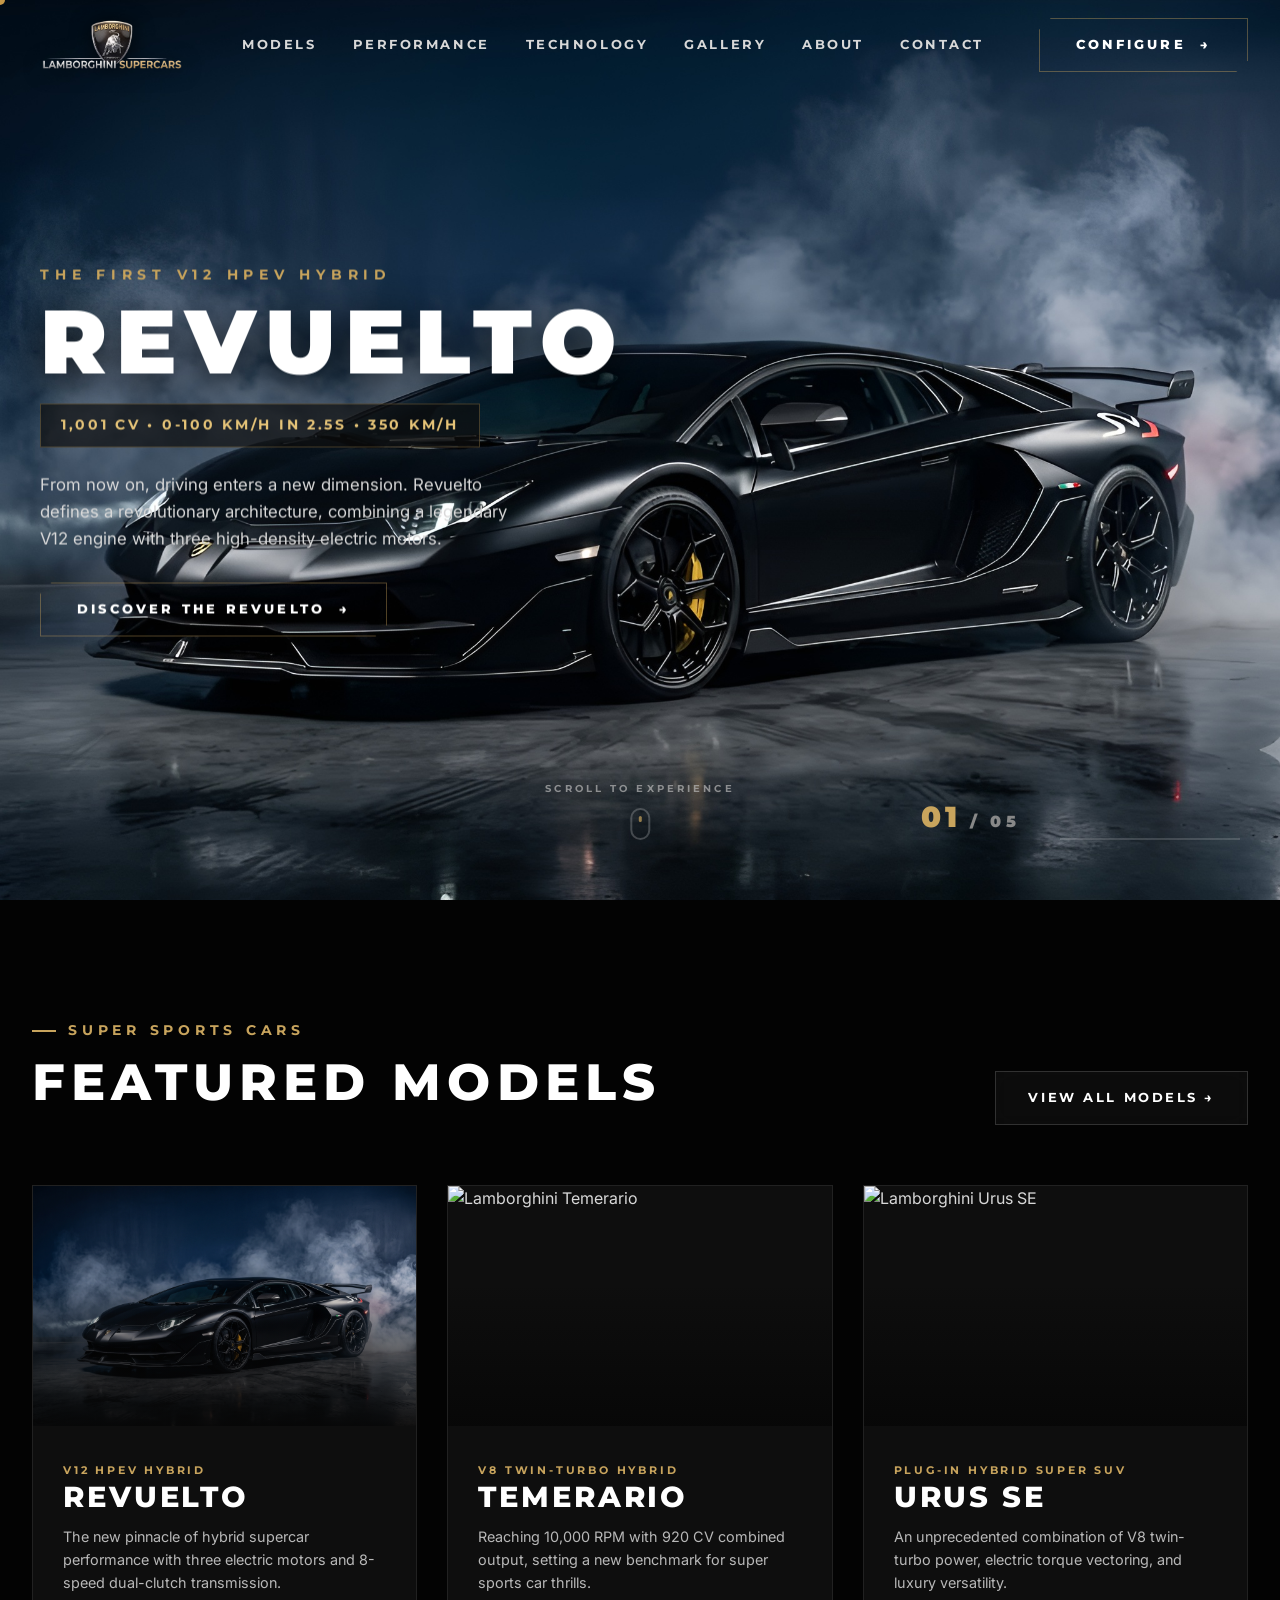
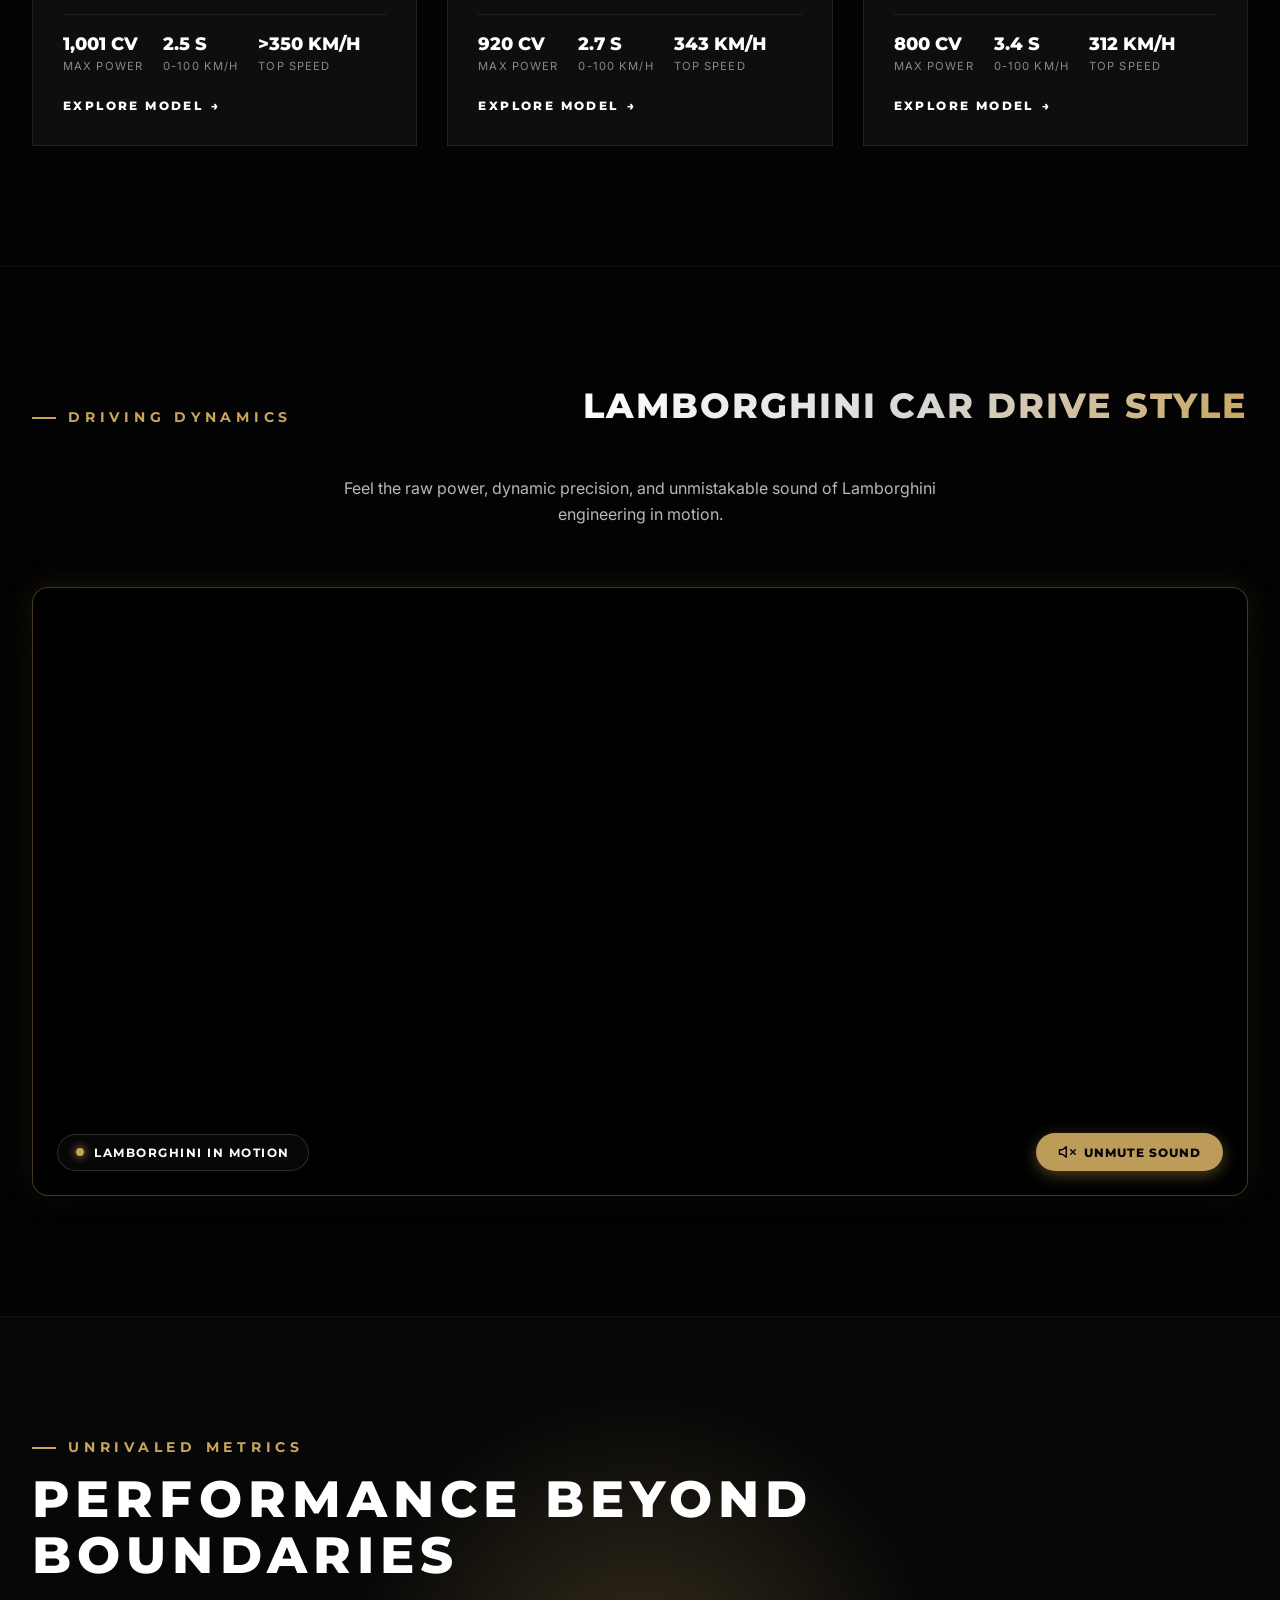
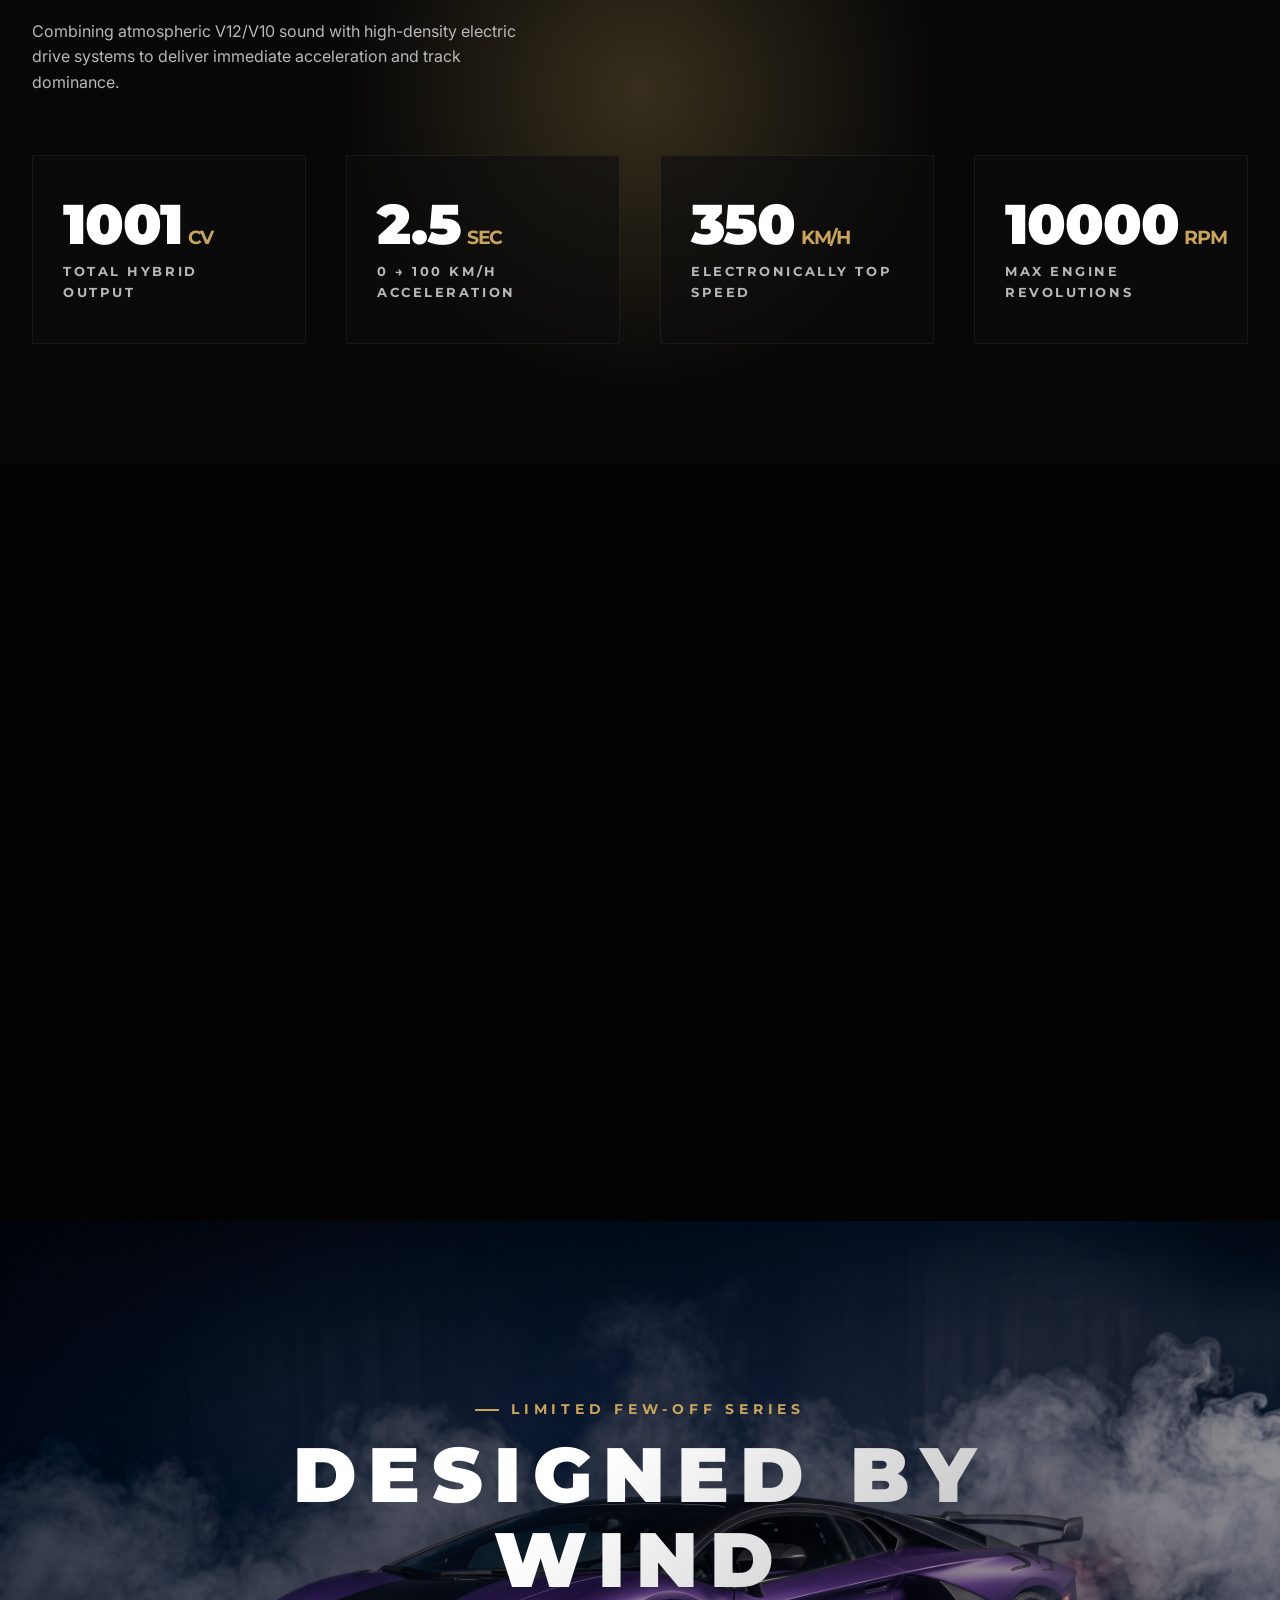
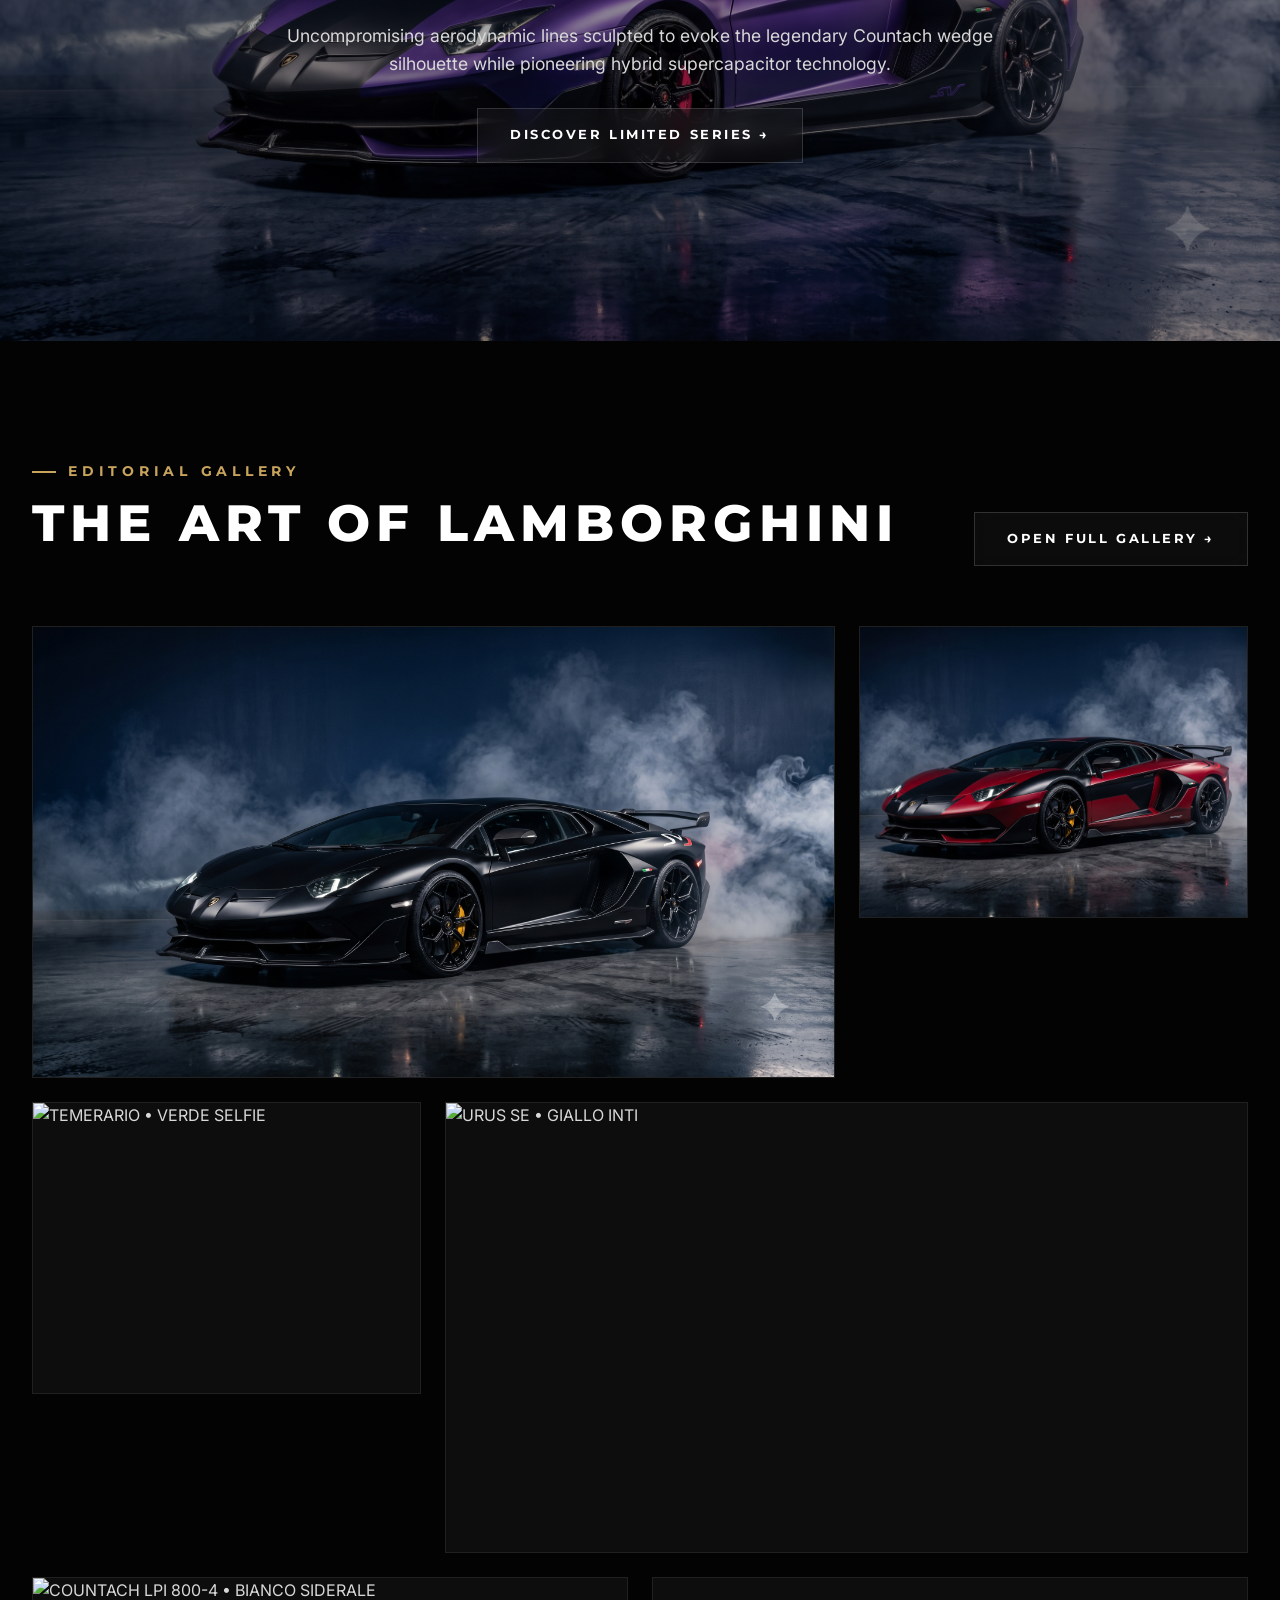
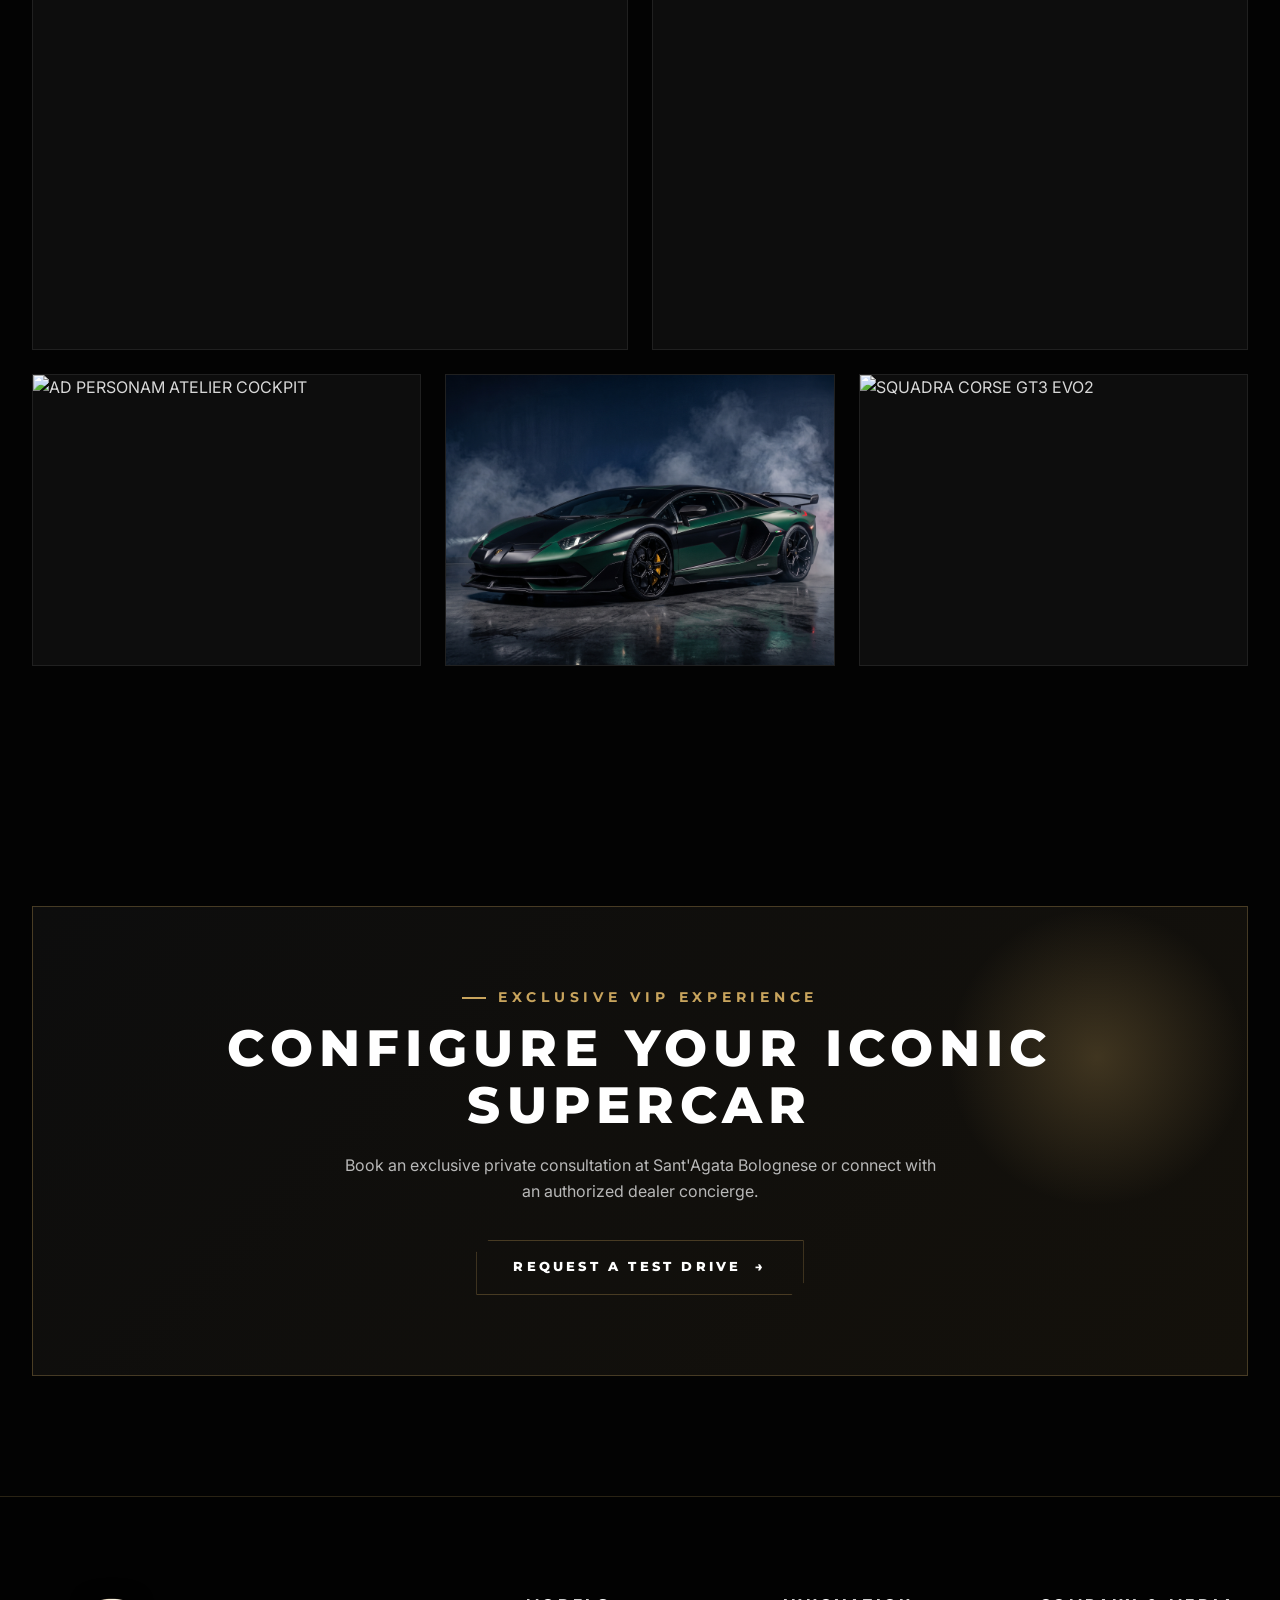
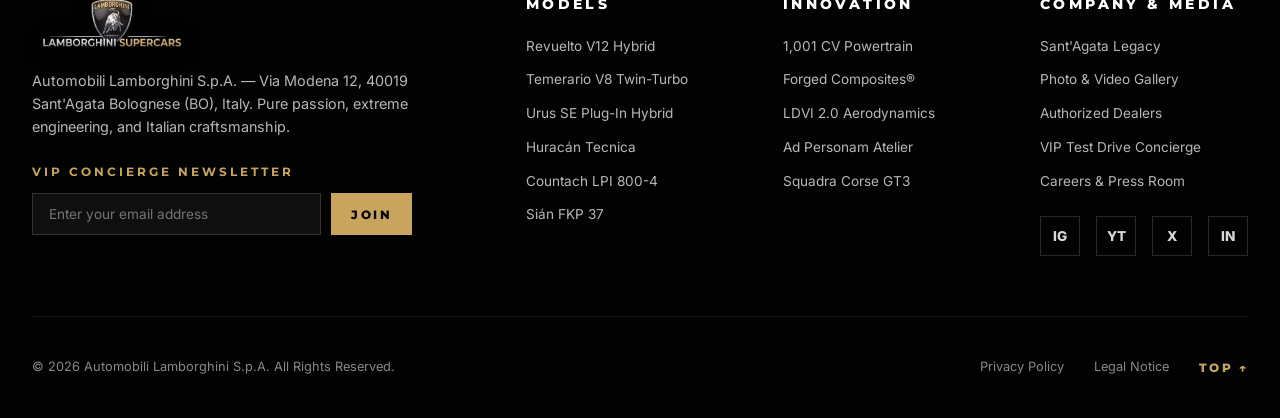
==== commit 9f96a176: "Updated video in website" ====
--- a/index.html
+++ b/index.html
@@ -264,6 +264,48 @@
       </div>
     </section>
 
+    <!-- 2.5 DRIVE STYLE VIDEO SECTION -->
+    <section class="drive-style-section section-padding" id="drive-style">
+      <div class="container">
+        <div class="section-header reveal text-center" style="text-align: center;">
+          <div class="eyebrow">DRIVING DYNAMICS</div>
+          <h2 class="section-title small-title">Lamborghini Car Drive Style</h2>
+          <p class="section-desc" style="max-width: 620px; margin: 15px auto 0; color: var(--metallic-400);">
+            Feel the raw power, dynamic precision, and unmistakable sound of Lamborghini engineering in motion.
+          </p>
+        </div>
+
+        <div class="drive-video-wrapper reveal reveal-scale">
+          <div class="drive-video-card">
+            <video id="lambDriveVideo" class="drive-video" autoplay loop muted playsinline>
+              <source src="home-lamb-video/drive-video.mp4" type="video/mp4">
+              Your browser does not support HTML5 video.
+            </video>
+            <div class="video-overlay-gradient"></div>
+
+            <div class="video-controls-bar">
+              <div class="video-badge">
+                <span class="pulse-dot"></span>
+                <span>LAMBORGHINI IN MOTION</span>
+              </div>
+              <button id="videoSoundBtn" class="video-sound-btn" aria-label="Toggle Sound">
+                <svg class="sound-icon mute-icon" width="18" height="18" viewBox="0 0 24 24" fill="none" stroke="currentColor" stroke-width="2" stroke-linecap="round" stroke-linejoin="round">
+                  <polygon points="11 5 6 9 2 9 2 15 6 15 11 19 11 5"></polygon>
+                  <line x1="23" y1="9" x2="17" y2="15"></line>
+                  <line x1="17" y1="9" x2="23" y2="15"></line>
+                </svg>
+                <svg class="sound-icon unmute-icon" width="18" height="18" viewBox="0 0 24 24" fill="none" stroke="currentColor" stroke-width="2" stroke-linecap="round" stroke-linejoin="round" style="display:none;">
+                  <polygon points="11 5 6 9 2 9 2 15 6 15 11 19 11 5"></polygon>
+                  <path d="M19.07 4.93a10 10 0 0 1 0 14.14M15.54 8.46a5 5 0 0 1 0 7.07"></path>
+                </svg>
+                <span class="sound-btn-text">UNMUTE SOUND</span>
+              </button>
+            </div>
+          </div>
+        </div>
+      </div>
+    </section>
+
     <!-- 3. PERFORMANCE STATS SECTION -->
     <section class="performance-section section-padding" id="performance">
       <div class="performance-bg-glow"></div>
--- a/css/style.css
+++ b/css/style.css
@@ -938,6 +938,149 @@
 }
 
 /* ==========================================================================
+   8.5 DRIVE STYLE VIDEO SECTION
+   ========================================================================== */
+.drive-style-section {
+  position: relative;
+  background: var(--bg-dark-0);
+  overflow: hidden;
+  border-top: 1px solid rgba(255, 255, 255, 0.05);
+  border-bottom: 1px solid rgba(255, 255, 255, 0.05);
+}
+
+.section-title.small-title {
+  font-size: 2.2rem;
+  letter-spacing: 2px;
+  font-weight: 800;
+  text-transform: uppercase;
+  background: linear-gradient(135deg, #ffffff 0%, var(--metallic-300) 50%, var(--gold-primary) 100%);
+  -webkit-background-clip: text;
+  -webkit-text-fill-color: transparent;
+}
+
+.drive-video-wrapper {
+  margin-top: 40px;
+  position: relative;
+  width: 100%;
+}
+
+.drive-video-card {
+  position: relative;
+  width: 100%;
+  border-radius: 16px;
+  overflow: hidden;
+  box-shadow: 0 20px 50px rgba(0, 0, 0, 0.8), 0 0 30px rgba(200, 164, 93, 0.15);
+  border: 1px solid rgba(200, 164, 93, 0.35);
+  background: #000;
+  transition: transform 0.5s var(--ease-out-expo), box-shadow 0.5s var(--ease-out-expo), border-color 0.5s ease;
+}
+
+.drive-video-card:hover {
+  box-shadow: 0 25px 60px rgba(0, 0, 0, 0.9), 0 0 50px rgba(200, 164, 93, 0.3);
+  border-color: rgba(200, 164, 93, 0.7);
+}
+
+.drive-video {
+  width: 100%;
+  max-height: 650px;
+  object-fit: cover;
+  display: block;
+}
+
+.video-overlay-gradient {
+  position: absolute;
+  top: 0;
+  left: 0;
+  right: 0;
+  bottom: 0;
+  pointer-events: none;
+  background: linear-gradient(180deg, rgba(0, 0, 0, 0.35) 0%, rgba(0, 0, 0, 0) 40%, rgba(0, 0, 0, 0.75) 100%);
+}
+
+.video-controls-bar {
+  position: absolute;
+  bottom: 24px;
+  left: 24px;
+  right: 24px;
+  display: flex;
+  justify-content: space-between;
+  align-items: center;
+  z-index: 10;
+  pointer-events: auto;
+}
+
+.video-badge {
+  display: inline-flex;
+  align-items: center;
+  gap: 10px;
+  padding: 8px 18px;
+  background: rgba(10, 10, 10, 0.75);
+  backdrop-filter: blur(12px);
+  -webkit-backdrop-filter: blur(12px);
+  border: 1px solid rgba(255, 255, 255, 0.15);
+  border-radius: 30px;
+  font-family: var(--font-heading);
+  font-size: 0.75rem;
+  font-weight: 700;
+  letter-spacing: 1.5px;
+  color: var(--metallic-100);
+}
+
+.pulse-dot {
+  width: 8px;
+  height: 8px;
+  background-color: var(--gold-primary);
+  border-radius: 50%;
+  box-shadow: 0 0 10px var(--gold-primary);
+  animation: pulse-glow 2s infinite;
+}
+
+@keyframes pulse-glow {
+  0% { transform: scale(0.95); box-shadow: 0 0 0 0 rgba(200, 164, 93, 0.7); }
+  70% { transform: scale(1.15); box-shadow: 0 0 0 8px rgba(200, 164, 93, 0); }
+  100% { transform: scale(0.95); box-shadow: 0 0 0 0 rgba(200, 164, 93, 0); }
+}
+
+.video-sound-btn {
+  display: inline-flex;
+  align-items: center;
+  gap: 8px;
+  padding: 10px 22px;
+  background: rgba(200, 164, 93, 0.95);
+  color: #070707;
+  border: none;
+  border-radius: 30px;
+  font-family: var(--font-heading);
+  font-size: 0.75rem;
+  font-weight: 800;
+  letter-spacing: 1px;
+  cursor: pointer;
+  transition: all 0.3s ease;
+  box-shadow: 0 4px 15px rgba(200, 164, 93, 0.4);
+}
+
+.video-sound-btn:hover {
+  background: #ffffff;
+  color: #000;
+  transform: translateY(-2px);
+  box-shadow: 0 6px 22px rgba(200, 164, 93, 0.6);
+}
+
+@media (max-width: 768px) {
+  .section-title.small-title {
+    font-size: 1.6rem;
+  }
+  .video-controls-bar {
+    flex-direction: column;
+    align-items: flex-start;
+    gap: 12px;
+    bottom: 16px;
+    left: 16px;
+    right: 16px;
+  }
+}
+
+/* ==========================================================================
    9. PERFORMANCE SECTION (STATS & POWER)
    ========================================================================== */
 .performance-section {
